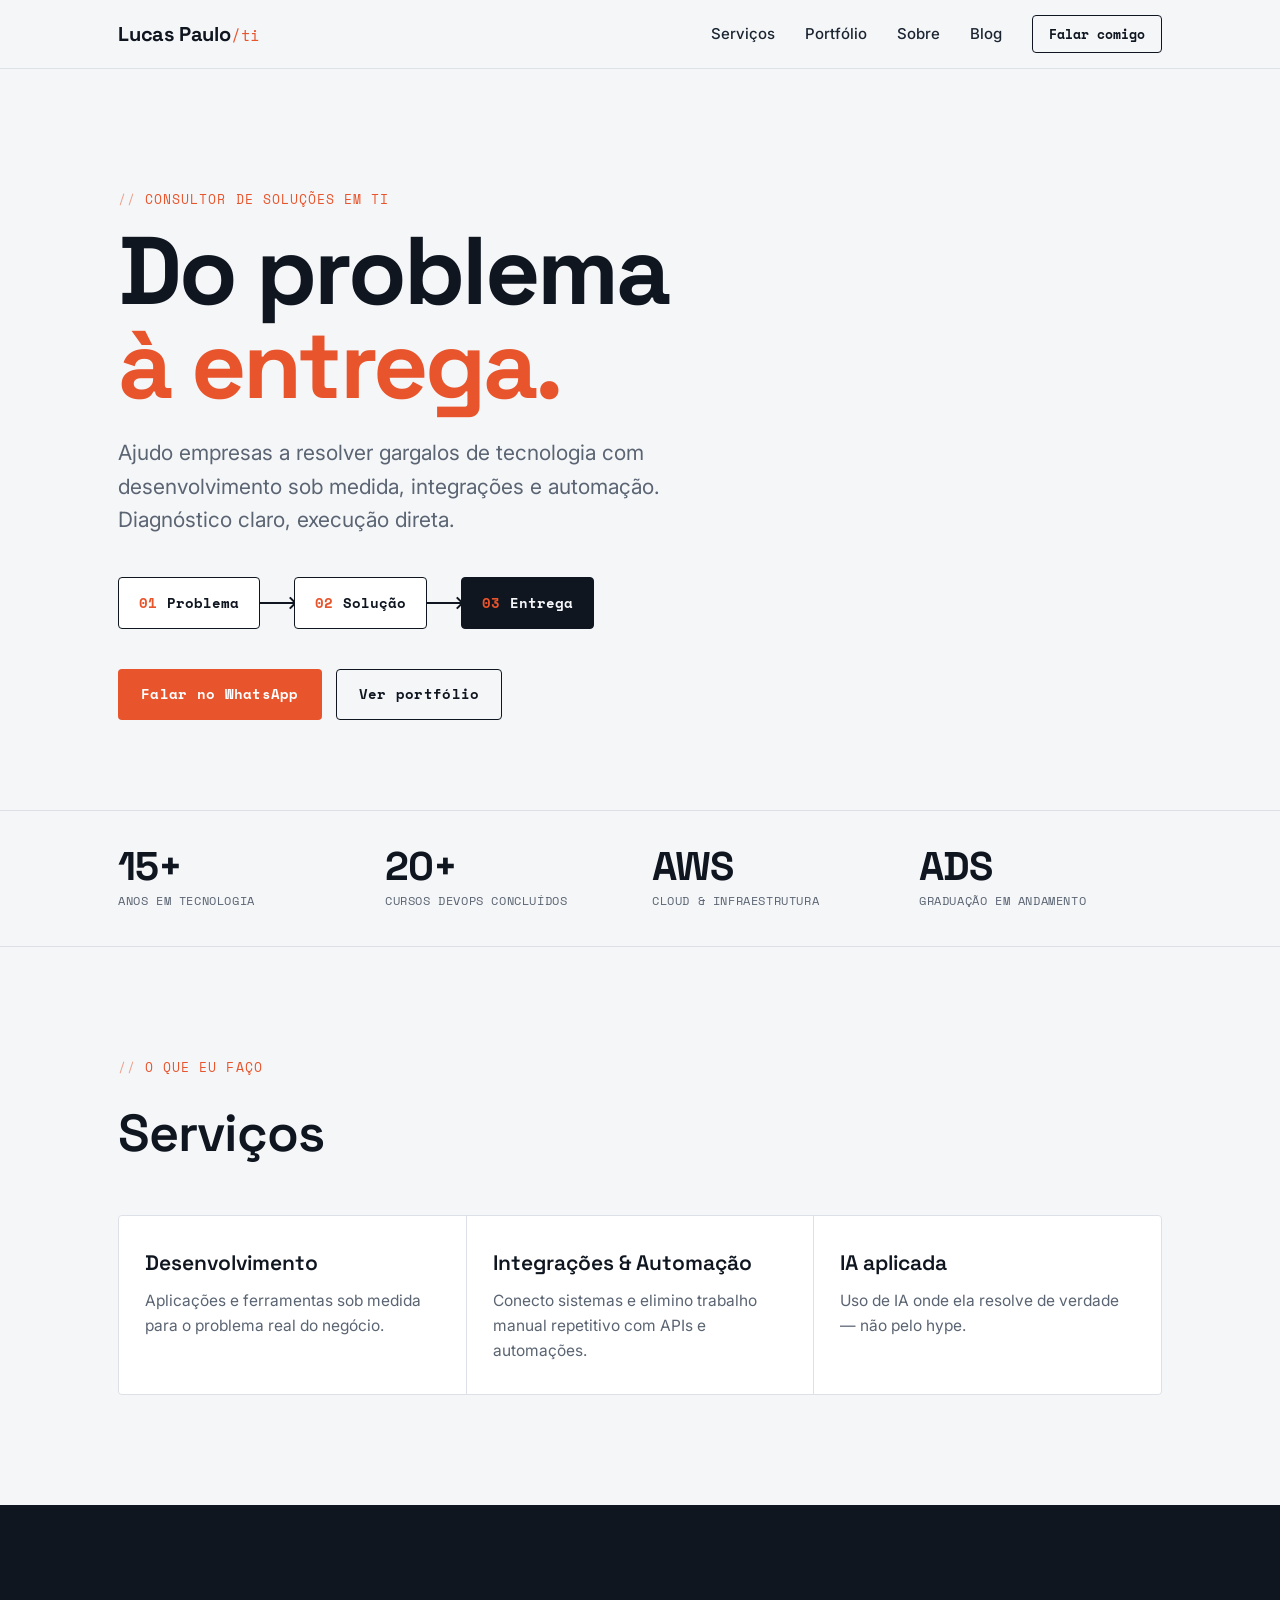
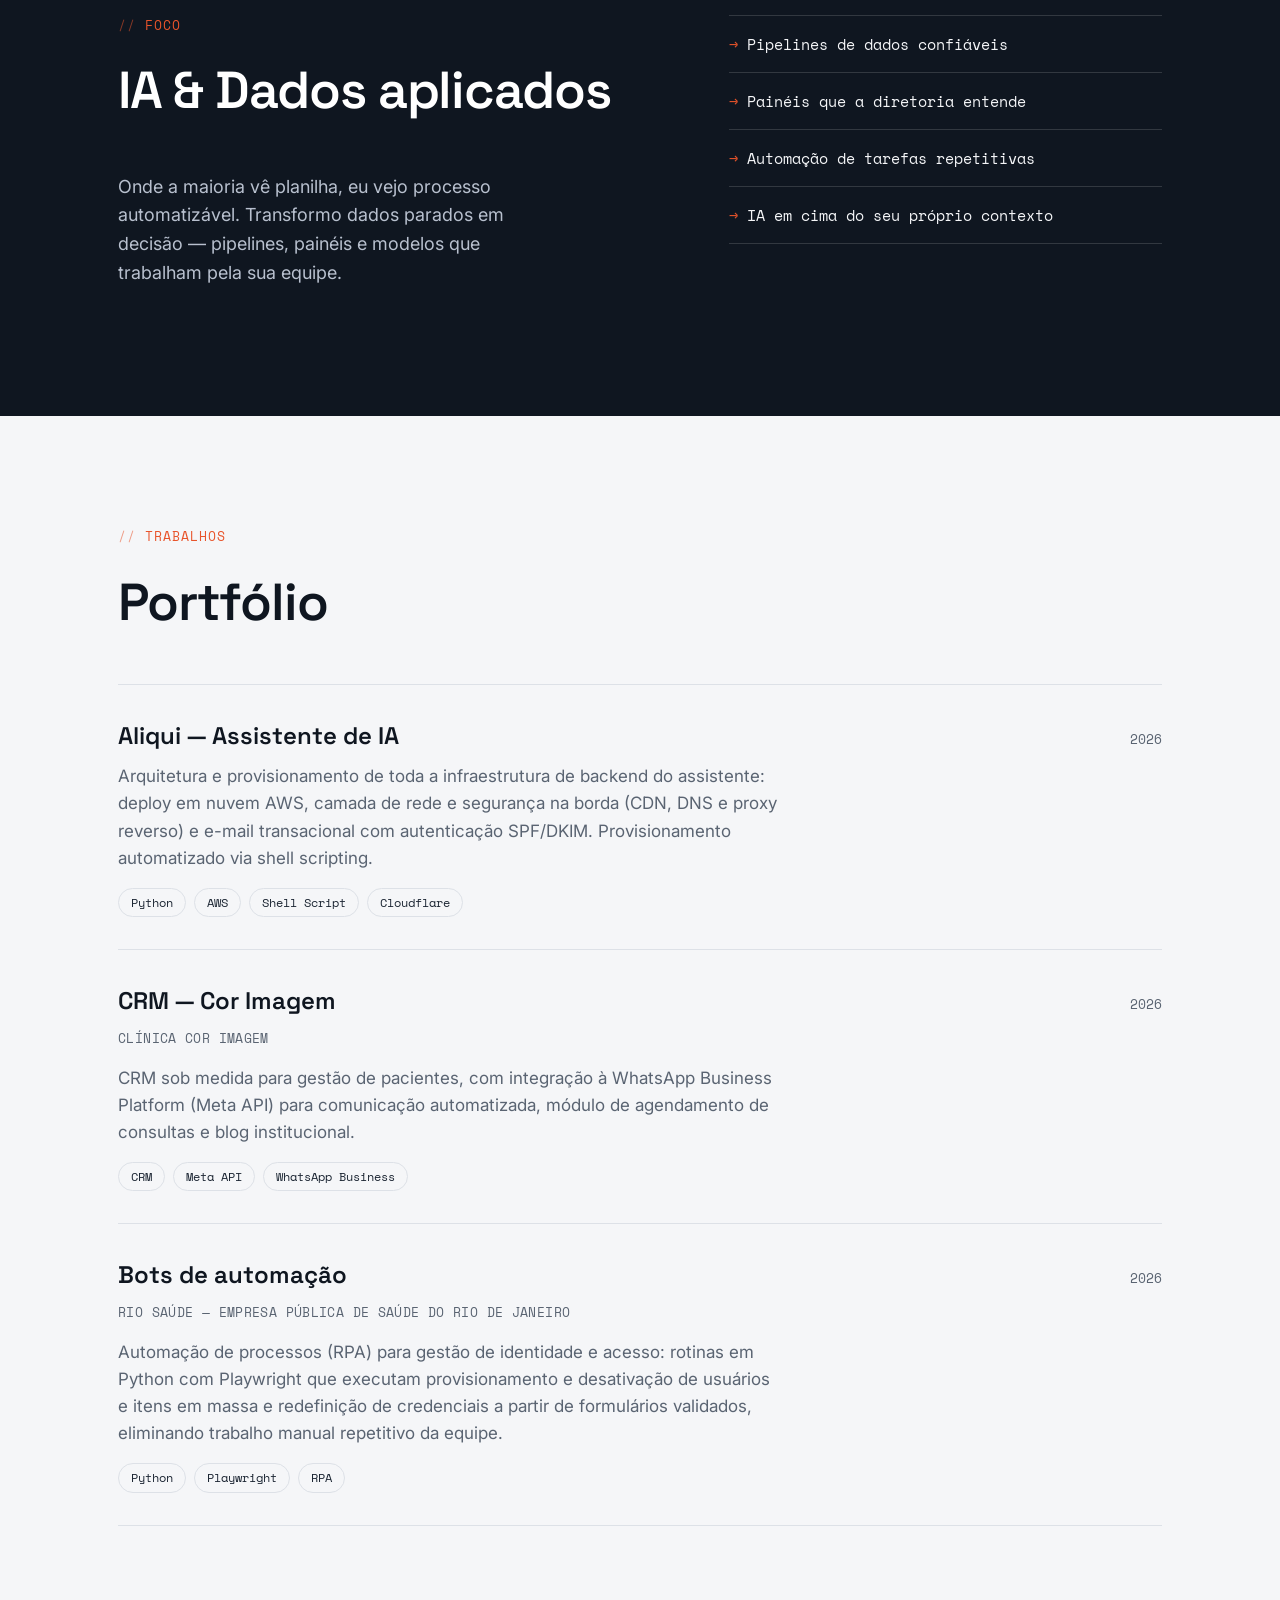
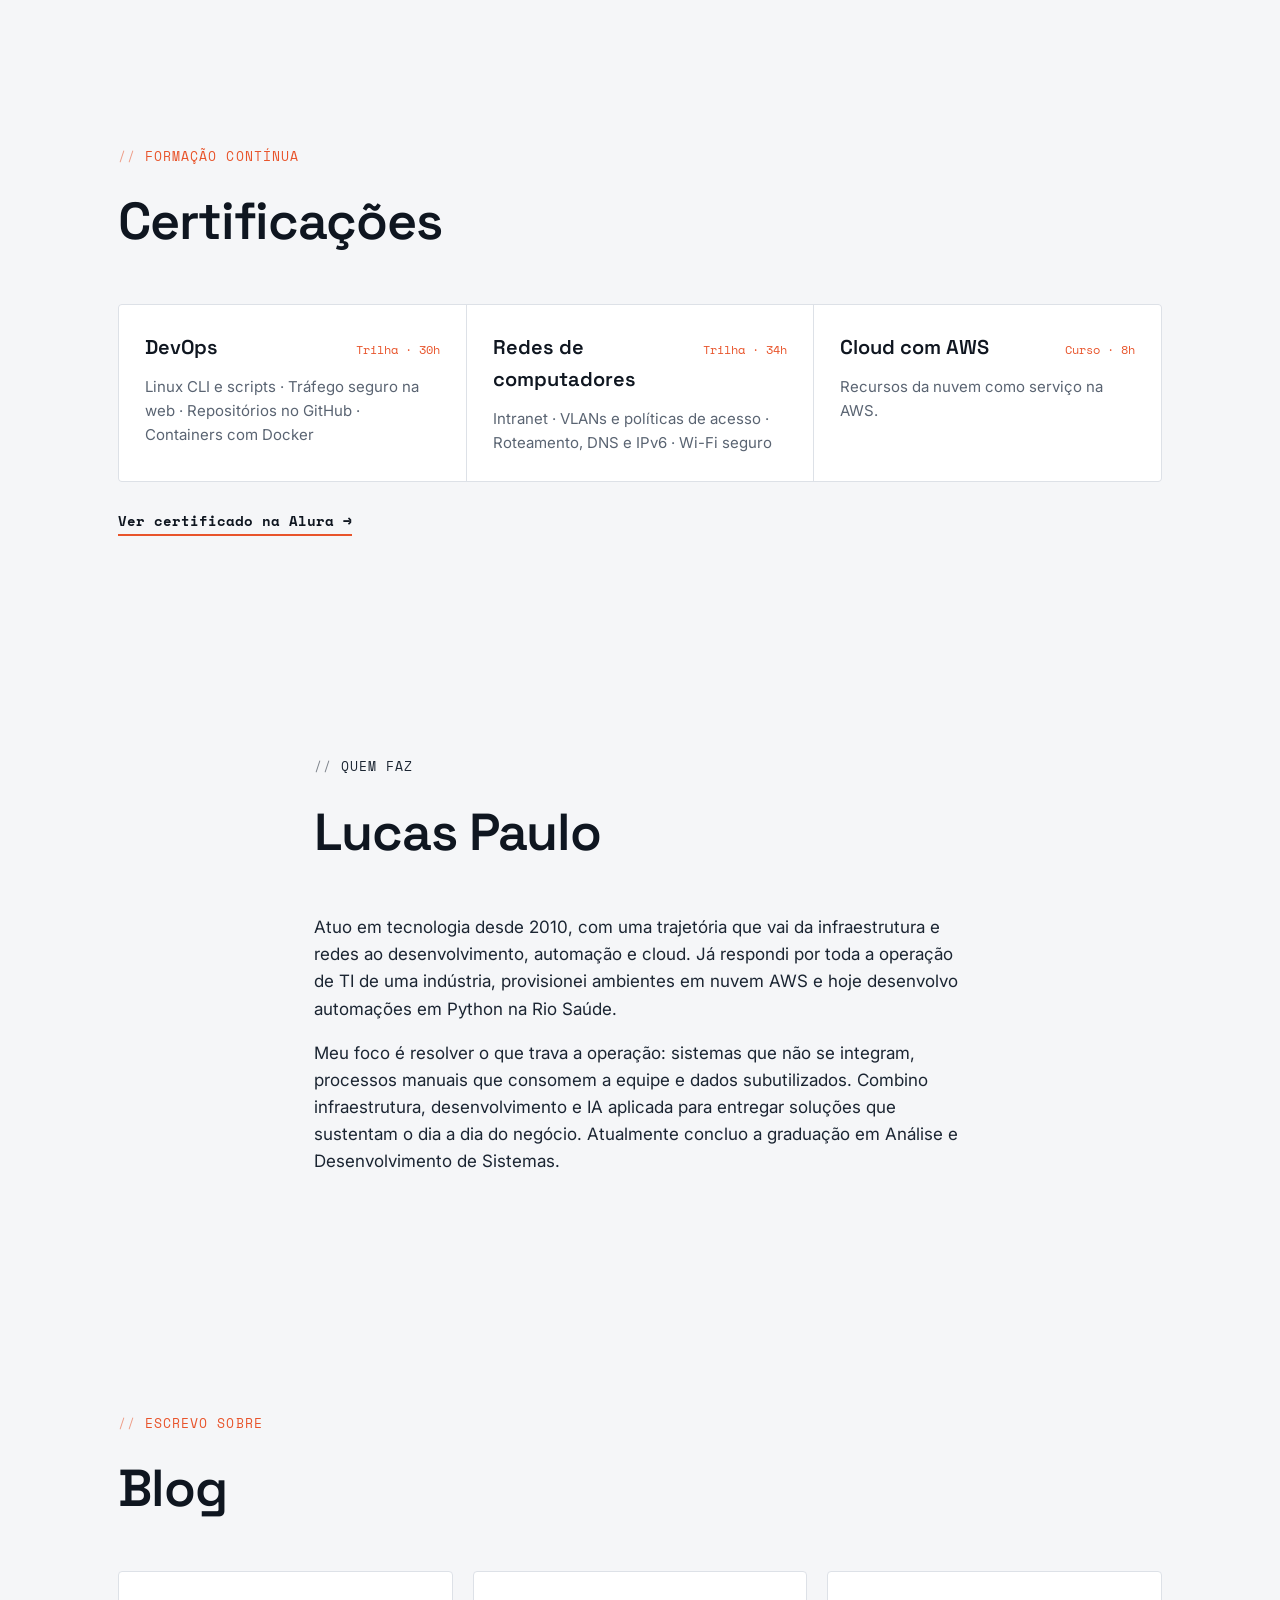
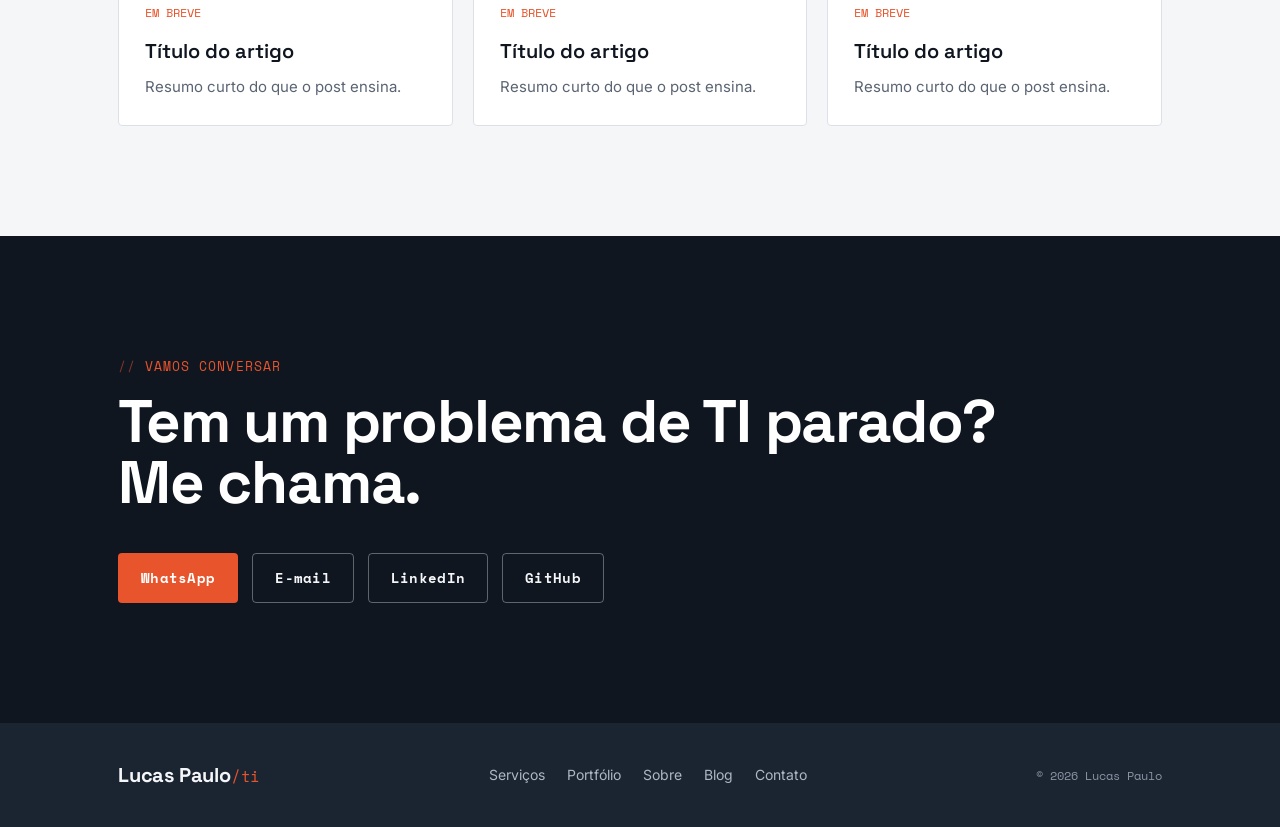
==== index.html @ 2aa04bb7 "fase 2: reescrita profissional da bio (Quem faz)" ====
<!DOCTYPE html>
<html lang="pt-BR">
<head>
  <meta charset="UTF-8">
  <meta name="viewport" content="width=device-width, initial-scale=1.0">
  <title>Lucas Paulo — Consultor de Soluções em TI</title>
  <meta name="description" content="Consultoria em soluções de TI: desenvolvimento, integrações, automação e dados. Do problema à entrega.">

  <!-- Open Graph -->
  <meta property="og:type" content="website">
  <meta property="og:title" content="Lucas Paulo — Consultor de Soluções em TI">
  <meta property="og:description" content="Do problema à entrega. Desenvolvimento, integrações, automação e dados.">
  <meta property="og:image" content="img/og-cover.png">

  <link rel="preconnect" href="https://fonts.googleapis.com">
  <link rel="preconnect" href="https://fonts.gstatic.com" crossorigin>
  <link href="https://fonts.googleapis.com/css2?family=Space+Grotesk:wght@500;600;700&family=Inter:wght@400;500;600&family=Space+Mono:wght@400;700&display=swap" rel="stylesheet">
  <link rel="stylesheet" href="css/style.css">
</head>
<body>

  <!-- ============ HEADER ============ -->
  <header class="site-header" id="top">
    <div class="wrap header-inner">
      <a href="#top" class="brand">
        Lucas Paulo<span class="brand-tag">/ti</span>
      </a>
      <nav class="nav" id="nav" aria-label="Navegação principal">
        <a href="#servicos">Serviços</a>
        <a href="#portfolio">Portfólio</a>
        <a href="#sobre">Sobre</a>
        <a href="blog/index.html">Blog</a>
        <a href="#contato" class="nav-cta">Falar comigo</a>
      </nav>
      <button class="menu-toggle" id="menuToggle" aria-label="Abrir menu" aria-expanded="false" aria-controls="nav">
        <span></span><span></span><span></span>
      </button>
    </div>
  </header>

  <main>

    <!-- ============ HERO ============ -->
    <section class="hero">
      <div class="wrap">
        <p class="eyebrow">Consultor de soluções em TI</p>
        <h1 class="hero-title">Do problema<br><span class="accent">à entrega.</span></h1>
        <p class="hero-sub">
          Ajudo empresas a resolver gargalos de tecnologia com desenvolvimento sob medida,
          integrações e automação. Diagnóstico claro, execução direta.
        </p>

        <!-- Signature: pipeline -->
        <div class="pipeline" aria-label="Fluxo de trabalho: do problema à entrega">
          <div class="node"><span class="node-idx">01</span>Problema</div>
          <div class="link" aria-hidden="true"></div>
          <div class="node"><span class="node-idx">02</span>Solução</div>
          <div class="link" aria-hidden="true"></div>
          <div class="node node-end"><span class="node-idx">03</span>Entrega</div>
        </div>

        <div class="hero-actions">
          <a class="btn btn-primary" href="https://wa.me/5521981740399" target="_blank" rel="noopener">Falar no WhatsApp</a>
          <a class="btn btn-ghost" href="#portfolio">Ver portfólio</a>
        </div>
      </div>
    </section>

    <!-- ============ CREDENCIAIS ============ -->
    <section class="creds">
      <div class="wrap creds-grid">
        <div class="cred"><span class="cred-num">15+</span><span class="cred-label">anos em tecnologia</span></div>
        <div class="cred"><span class="cred-num">20+</span><span class="cred-label">cursos DevOps concluídos</span></div>
        <div class="cred"><span class="cred-num">AWS</span><span class="cred-label">cloud &amp; infraestrutura</span></div>
        <div class="cred"><span class="cred-num">ADS</span><span class="cred-label">graduação em andamento</span></div>
      </div>
    </section>

    <!-- ============ SERVIÇOS ============ -->
    <section class="section" id="servicos">
      <div class="wrap">
        <p class="eyebrow">O que eu faço</p>
        <h2 class="section-title">Serviços</h2>
        <div class="cards cards-3">
          <article class="card">
            <h3>Desenvolvimento</h3>
            <p>Aplicações e ferramentas sob medida para o problema real do negócio.</p>
          </article>
          <article class="card">
            <h3>Integrações &amp; Automação</h3>
            <p>Conecto sistemas e elimino trabalho manual repetitivo com APIs e automações.</p>
          </article>
          <article class="card">
            <h3>IA aplicada</h3>
            <p>Uso de IA onde ela resolve de verdade — não pelo hype.</p>
          </article>
        </div>
      </div>
    </section>

    <!-- ============ DIFERENCIAL ============ -->
    <section class="section focus">
      <div class="wrap focus-inner">
        <div>
          <p class="eyebrow">Foco</p>
          <h2 class="section-title">IA &amp; Dados aplicados</h2>
          <p class="focus-lead">
            Onde a maioria vê planilha, eu vejo processo automatizável. Transformo dados
            parados em decisão — pipelines, painéis e modelos que trabalham pela sua equipe.
          </p>
        </div>
        <ul class="focus-list">
          <li>Pipelines de dados confiáveis</li>
          <li>Painéis que a diretoria entende</li>
          <li>Automação de tarefas repetitivas</li>
          <li>IA em cima do seu próprio contexto</li>
        </ul>
      </div>
    </section>

    <!-- ============ PORTFÓLIO ============ -->
    <section class="section" id="portfolio">
      <div class="wrap">
        <p class="eyebrow">Trabalhos</p>
        <h2 class="section-title">Portfólio</h2>
        <div class="projects">
          <article class="project">
            <div class="project-head">
              <h3>Aliqui — Assistente de IA</h3>
              <span class="project-date">2026</span>
            </div>
            <p>Arquitetura e provisionamento de toda a infraestrutura de backend do assistente: deploy em nuvem AWS, camada de rede e segurança na borda (CDN, DNS e proxy reverso) e e-mail transacional com autenticação SPF/DKIM. Provisionamento automatizado via shell scripting.</p>
            <ul class="tags"><li>Python</li><li>AWS</li><li>Shell Script</li><li>Cloudflare</li></ul>
          </article>
          <article class="project">
            <div class="project-head">
              <h3>CRM — Cor Imagem</h3>
              <span class="project-date">2026</span>
            </div>
            <p class="project-client">Clínica Cor Imagem</p>
            <p>CRM sob medida para gestão de pacientes, com integração à WhatsApp Business Platform (Meta API) para comunicação automatizada, módulo de agendamento de consultas e blog institucional.</p>
            <ul class="tags"><li>CRM</li><li>Meta API</li><li>WhatsApp Business</li></ul>
          </article>
          <article class="project">
            <div class="project-head">
              <h3>Bots de automação</h3>
              <span class="project-date">2026</span>
            </div>
            <p class="project-client">Rio Saúde — Empresa Pública de Saúde do Rio de Janeiro</p>
            <p>Automação de processos (RPA) para gestão de identidade e acesso: rotinas em Python com Playwright que executam provisionamento e desativação de usuários e itens em massa e redefinição de credenciais a partir de formulários validados, eliminando trabalho manual repetitivo da equipe.</p>
            <ul class="tags"><li>Python</li><li>Playwright</li><li>RPA</li></ul>
          </article>
        </div>
      </div>
    </section>

    <!-- ============ CERTIFICAÇÕES ============ -->
    <section class="section" id="certificacoes">
      <div class="wrap">
        <p class="eyebrow">Formação contínua</p>
        <h2 class="section-title">Certificações</h2>
        <div class="certs">
          <article class="cert">
            <div class="cert-head"><h3>DevOps</h3><span class="cert-hours">Trilha · 30h</span></div>
            <p>Linux CLI e scripts · Tráfego seguro na web · Repositórios no GitHub · Containers com Docker</p>
          </article>
          <article class="cert">
            <div class="cert-head"><h3>Redes de computadores</h3><span class="cert-hours">Trilha · 34h</span></div>
            <p>Intranet · VLANs e políticas de acesso · Roteamento, DNS e IPv6 · Wi-Fi seguro</p>
          </article>
          <article class="cert">
            <div class="cert-head"><h3>Cloud com AWS</h3><span class="cert-hours">Curso · 8h</span></div>
            <p>Recursos da nuvem como serviço na AWS.</p>
          </article>
        </div>
        <a class="cert-verify" href="https://cursos.alura.com.br/user/lucasdwzz/fullCertificate/8bd2ed03b2db0a02eedcf28c5e4a5f6d" target="_blank" rel="noopener">Ver certificado na Alura →</a>
      </div>
    </section>

    <!-- ============ SOBRE ============ -->
    <section class="section sobre" id="sobre">
      <div class="wrap sobre-inner">
        <div>
          <p class="eyebrow">Quem faz</p>
          <h2 class="section-title">Lucas Paulo</h2>
          <p>
            Atuo em tecnologia desde 2010, com uma trajetória que vai da infraestrutura e redes
            ao desenvolvimento, automação e cloud. Já respondi por toda a operação de TI de uma
            indústria, provisionei ambientes em nuvem AWS e hoje desenvolvo automações em Python
            na Rio Saúde.
          </p>
          <p>
            Meu foco é resolver o que trava a operação: sistemas que não se integram, processos
            manuais que consomem a equipe e dados subutilizados. Combino infraestrutura,
            desenvolvimento e IA aplicada para entregar soluções que sustentam o dia a dia do
            negócio. Atualmente concluo a graduação em Análise e Desenvolvimento de Sistemas.
          </p>
        </div>
      </div>
    </section>

    <!-- ============ BLOG ============ -->
    <section class="section" id="blog">
      <div class="wrap">
        <p class="eyebrow">Escrevo sobre</p>
        <h2 class="section-title">Blog</h2>
        <div class="posts">
          <a class="post" href="blog/index.html">
            <span class="post-date">em breve</span>
            <h3>Título do artigo</h3>
            <p>Resumo curto do que o post ensina.</p>
          </a>
          <a class="post" href="blog/index.html">
            <span class="post-date">em breve</span>
            <h3>Título do artigo</h3>
            <p>Resumo curto do que o post ensina.</p>
          </a>
          <a class="post" href="blog/index.html">
            <span class="post-date">em breve</span>
            <h3>Título do artigo</h3>
            <p>Resumo curto do que o post ensina.</p>
          </a>
        </div>
      </div>
    </section>

  </main>

  <!-- ============ CONTATO ============ -->
  <section class="contato" id="contato">
    <div class="wrap">
      <p class="eyebrow eyebrow-dark">Vamos conversar</p>
      <h2 class="contato-title">Tem um problema de TI parado?<br>Me chama.</h2>
      <div class="contato-links">
        <a class="btn btn-primary" href="https://wa.me/5521981740399" target="_blank" rel="noopener">WhatsApp</a>
        <a class="btn btn-outline" href="mailto:lucasdwzz@gmail.com">E-mail</a>
        <a class="btn btn-outline" href="https://www.linkedin.com/in/lucasp-silva/" target="_blank" rel="noopener">LinkedIn</a>
        <a class="btn btn-outline" href="https://github.com/progez" target="_blank" rel="noopener">GitHub</a>
      </div>
    </div>
  </section>

  <!-- ============ FOOTER ============ -->
  <footer class="site-footer">
    <div class="wrap footer-inner">
      <span class="brand">Lucas Paulo<span class="brand-tag">/ti</span></span>
      <nav class="footer-nav" aria-label="Rodapé">
        <a href="#servicos">Serviços</a>
        <a href="#portfolio">Portfólio</a>
        <a href="#sobre">Sobre</a>
        <a href="blog/index.html">Blog</a>
        <a href="#contato">Contato</a>
      </nav>
      <span class="copy">© <span id="year"></span> Lucas Paulo</span>
    </div>
  </footer>

  <script src="js/main.js"></script>
</body>
</html>
---- css/style.css ----
/* ============================================================
   Lucas Paulo — Consultor de TI
   Direção: "Ink & Signal" — papel frio, tinta navy, acento vermelhão,
   sistema de rótulos em monoespaçada.
   ============================================================ */

:root {
  /* Cores */
  --paper:    #F5F6F8;
  --surface:  #FFFFFF;
  --ink:      #0F1620;
  --ink-soft: #1B2532;
  --muted:    #5A6472;
  --hairline: #DDE1E7;
  --signal:   #E8542B;
  --signal-dk:#C6431F;

  /* Tipografia */
  --f-display: "Space Grotesk", system-ui, sans-serif;
  --f-body:    "Inter", system-ui, sans-serif;
  --f-mono:    "Space Mono", ui-monospace, monospace;

  /* Layout */
  --maxw: 1140px;
  --gutter: clamp(20px, 5vw, 48px);
  --radius: 4px;
}

* { box-sizing: border-box; }

html { scroll-behavior: smooth; }

body {
  margin: 0;
  background: var(--paper);
  color: var(--ink);
  font-family: var(--f-body);
  font-size: 17px;
  line-height: 1.6;
  -webkit-font-smoothing: antialiased;
}

.wrap {
  max-width: var(--maxw);
  margin-inline: auto;
  padding-inline: var(--gutter);
}

a { color: inherit; }

/* ---------- Rótulos mono (eyebrow) ---------- */
.eyebrow {
  font-family: var(--f-mono);
  font-size: 13px;
  letter-spacing: .08em;
  text-transform: uppercase;
  color: var(--signal);
  margin: 0 0 14px;
}
.eyebrow::before { content: "// "; opacity: .55; }
.eyebrow-dark { color: var(--signal); }

/* ---------- Botões ---------- */
.btn {
  display: inline-block;
  font-family: var(--f-mono);
  font-size: 14px;
  font-weight: 700;
  letter-spacing: .02em;
  text-decoration: none;
  padding: 13px 22px;
  border-radius: var(--radius);
  border: 1.5px solid transparent;
  transition: transform .12s ease, background .15s ease, color .15s ease;
}
.btn:hover { transform: translateY(-2px); }
.btn:active { transform: translateY(0); }

.btn-primary { background: var(--signal); color: #fff; }
.btn-primary:hover { background: var(--signal-dk); }

.btn-ghost { border-color: var(--ink); color: var(--ink); }
.btn-ghost:hover { background: var(--ink); color: var(--paper); }

.btn-outline { border-color: rgba(245,246,248,.35); color: var(--paper); }
.btn-outline:hover { border-color: var(--paper); background: rgba(245,246,248,.08); }

/* ---------- Header ---------- */
.site-header {
  position: sticky; top: 0; z-index: 50;
  background: rgba(245,246,248,.85);
  backdrop-filter: blur(10px);
  border-bottom: 1px solid var(--hairline);
}
.header-inner {
  display: flex; align-items: center; justify-content: space-between;
  height: 68px;
}
.brand {
  font-family: var(--f-display);
  font-weight: 700; font-size: 20px;
  text-decoration: none; letter-spacing: -.01em;
}
.brand-tag { font-family: var(--f-mono); color: var(--signal); font-weight: 400; font-size: .8em; }

.nav { display: flex; align-items: center; gap: 30px; }
.nav a {
  text-decoration: none; font-size: 15px; font-weight: 500;
  color: var(--ink-soft);
}
.nav a:hover { color: var(--signal); }
.nav .nav-cta {
  font-family: var(--f-mono); font-size: 13px; font-weight: 700;
  border: 1.5px solid var(--ink); border-radius: var(--radius);
  padding: 8px 16px; color: var(--ink);
}
.nav .nav-cta:hover { background: var(--ink); color: var(--paper); }

.menu-toggle {
  display: none; flex-direction: column; gap: 5px;
  background: none; border: 0; cursor: pointer; padding: 8px;
}
.menu-toggle span { width: 24px; height: 2px; background: var(--ink); transition: .2s; }
.menu-toggle[aria-expanded="true"] span:nth-child(1) { transform: translateY(7px) rotate(45deg); }
.menu-toggle[aria-expanded="true"] span:nth-child(2) { opacity: 0; }
.menu-toggle[aria-expanded="true"] span:nth-child(3) { transform: translateY(-7px) rotate(-45deg); }

/* ---------- Hero ---------- */
.hero { padding: clamp(60px, 11vw, 120px) 0 clamp(48px, 8vw, 90px); }
.hero-title {
  font-family: var(--f-display);
  font-weight: 700;
  font-size: clamp(46px, 9vw, 96px);
  line-height: .98; letter-spacing: -.03em;
  margin: 0 0 24px;
}
.hero-title .accent { color: var(--signal); }
.hero-sub {
  max-width: 44ch; font-size: clamp(17px, 2.2vw, 21px);
  color: var(--muted); margin: 0 0 40px;
}

/* Signature: pipeline */
.pipeline {
  display: flex; align-items: stretch; flex-wrap: wrap; gap: 0;
  margin: 0 0 40px;
}
.node {
  font-family: var(--f-mono); font-size: 14px; font-weight: 700;
  background: var(--surface); border: 1.5px solid var(--ink);
  border-radius: var(--radius);
  padding: 14px 20px; display: flex; align-items: center; gap: 10px;
  position: relative;
}
.node-idx { color: var(--signal); font-weight: 700; }
.node-end { background: var(--ink); color: var(--paper); }
.node-end .node-idx { color: var(--signal); }
.link {
  align-self: center; width: 34px; height: 2px; background: var(--ink);
  position: relative; transform-origin: left;
}
.link::after {
  content: ""; position: absolute; right: -1px; top: 50%;
  width: 7px; height: 7px; border-top: 2px solid var(--ink); border-right: 2px solid var(--ink);
  transform: translateY(-50%) rotate(45deg);
}

.hero-actions { display: flex; gap: 14px; flex-wrap: wrap; }

/* ---------- Credenciais ---------- */
.creds { border-top: 1px solid var(--hairline); border-bottom: 1px solid var(--hairline); }
.creds-grid {
  display: grid; grid-template-columns: repeat(4, 1fr);
  padding-block: 36px; gap: 24px;
}
.cred { display: flex; flex-direction: column; gap: 4px; }
.cred-num {
  font-family: var(--f-display); font-weight: 700; font-size: 40px;
  letter-spacing: -.02em; line-height: 1;
}
.cred-label { font-family: var(--f-mono); font-size: 12px; color: var(--muted); text-transform: uppercase; letter-spacing: .05em; }
.cred-label em { color: var(--signal); font-style: normal; }

/* ---------- Section base ---------- */
.section { padding: clamp(64px, 10vw, 110px) 0; }
.section-title {
  font-family: var(--f-display); font-weight: 600;
  font-size: clamp(32px, 5vw, 52px); letter-spacing: -.02em;
  margin: 0 0 40px;
}
.note { font-family: var(--f-mono); font-size: 13px; color: var(--muted); margin-top: 28px; }

/* ---------- Serviços ---------- */
.cards {
  display: grid; grid-template-columns: repeat(3, 1fr); gap: 1px;
  background: var(--hairline); border: 1px solid var(--hairline);
  border-radius: var(--radius); overflow: hidden;
}
.card {
  background: var(--surface); padding: 30px 26px;
  transition: background .15s ease;
}
.card:hover { background: #fff; box-shadow: inset 3px 0 0 var(--signal); }
.card h3 { font-family: var(--f-display); font-weight: 600; font-size: 21px; margin: 0 0 10px; }
.card p { margin: 0; color: var(--muted); font-size: 15.5px; }

/* ---------- Foco ---------- */
.focus { background: var(--ink); color: var(--paper); }
.focus .section-title { color: #fff; }
.focus-inner { display: grid; grid-template-columns: 1.3fr 1fr; gap: 48px; align-items: start; }
.focus-lead { color: #B8C0CE; font-size: 18px; max-width: 40ch; }
.focus-list { list-style: none; margin: 0; padding: 0; display: grid; gap: 0; }
.focus-list li {
  font-family: var(--f-mono); font-size: 15px;
  padding: 16px 0; border-top: 1px solid rgba(245,246,248,.15);
}
.focus-list li:last-child { border-bottom: 1px solid rgba(245,246,248,.15); }
.focus-list li::before { content: "→ "; color: var(--signal); }

/* ---------- Portfólio ---------- */
.projects { display: grid; gap: 0; border-top: 1px solid var(--hairline); }
.project { padding: 32px 0; border-bottom: 1px solid var(--hairline); }
.project-head { display: flex; align-items: baseline; justify-content: space-between; gap: 16px; }
.project h3 { font-family: var(--f-display); font-weight: 600; font-size: 24px; margin: 0 0 8px; }
.project-date { font-family: var(--f-mono); font-size: 13px; color: var(--muted); }
.project-client { font-family: var(--f-mono); font-size: 12.5px; letter-spacing: .03em; text-transform: uppercase; color: var(--signal); margin: 0 0 12px; }
.project p { margin: 0 0 16px; color: var(--muted); max-width: 60ch; }
.tags { list-style: none; display: flex; flex-wrap: wrap; gap: 8px; margin: 0; padding: 0; }
.tags li {
  font-family: var(--f-mono); font-size: 12px;
  border: 1px solid var(--hairline); border-radius: 100px;
  padding: 4px 12px; color: var(--ink-soft);
}

/* ---------- Certificações ---------- */
.certs { display: grid; grid-template-columns: repeat(3, 1fr); gap: 1px; background: var(--hairline); border: 1px solid var(--hairline); border-radius: var(--radius); overflow: hidden; }
.cert { background: var(--surface); padding: 26px; }
.cert-head { display: flex; align-items: baseline; justify-content: space-between; gap: 12px; margin-bottom: 12px; }
.cert-head h3 { font-family: var(--f-display); font-weight: 600; font-size: 20px; margin: 0; }
.cert-hours { font-family: var(--f-mono); font-size: 12px; color: var(--signal); white-space: nowrap; }
.cert p { margin: 0; color: var(--muted); font-size: 15px; }
.cert-verify { display: inline-block; margin-top: 28px; font-family: var(--f-mono); font-size: 14px; font-weight: 700; color: var(--ink); text-decoration: none; border-bottom: 2px solid var(--signal); padding-bottom: 2px; }
.cert-verify:hover { color: var(--signal); }

/* ---------- Sobre ---------- */
.sobre-inner { max-width: 68ch; }
.sobre p { color: var(--ink-soft); }

/* ---------- Blog ---------- */
.posts { display: grid; grid-template-columns: repeat(3, 1fr); gap: 20px; }
.post {
  display: block; text-decoration: none;
  background: var(--surface); border: 1px solid var(--hairline);
  border-radius: var(--radius); padding: 26px;
  transition: transform .14s ease, border-color .14s ease;
}
.post:hover { transform: translateY(-4px); border-color: var(--ink); }
.post-date { font-family: var(--f-mono); font-size: 12px; color: var(--signal); text-transform: uppercase; }
.post h3 { font-family: var(--f-display); font-weight: 600; font-size: 20px; margin: 10px 0 8px; }
.post p { margin: 0; color: var(--muted); font-size: 15px; }

/* ---------- Contato ---------- */
.contato { background: var(--ink); color: var(--paper); padding: clamp(70px, 11vw, 120px) 0; }
.contato-title {
  font-family: var(--f-display); font-weight: 700;
  font-size: clamp(34px, 6vw, 60px); letter-spacing: -.02em;
  line-height: 1.02; margin: 0 0 40px; color: #fff;
}
.contato-links { display: flex; flex-wrap: wrap; gap: 14px; }

/* ---------- Footer ---------- */
.site-footer { background: var(--ink-soft); color: var(--paper); padding: 36px 0; }
.footer-inner { display: flex; align-items: center; justify-content: space-between; gap: 20px; flex-wrap: wrap; }
.site-footer .brand { color: var(--paper); }
.footer-nav { display: flex; gap: 22px; flex-wrap: wrap; }
.footer-nav a { text-decoration: none; font-size: 14px; color: #AEB7C4; }
.footer-nav a:hover { color: var(--signal); }
.copy { font-family: var(--f-mono); font-size: 12px; color: #8A94A2; }

/* ---------- Reveal on scroll ---------- */
.reveal { opacity: 0; transform: translateY(20px); transition: opacity .6s ease, transform .6s ease; }
.reveal.in { opacity: 1; transform: none; }

/* ---------- Foco / acessibilidade ---------- */
:focus-visible { outline: 3px solid var(--signal); outline-offset: 2px; border-radius: 2px; }

/* ============================================================
   Responsivo
   ============================================================ */
@media (max-width: 860px) {
  .focus-inner, .sobre-inner { grid-template-columns: 1fr; }
  .cards { grid-template-columns: repeat(2, 1fr); }
  .cards-3 { grid-template-columns: repeat(3, 1fr); }
  .certs { grid-template-columns: 1fr; }
  .posts { grid-template-columns: 1fr; }
  .creds-grid { grid-template-columns: repeat(2, 1fr); gap: 28px; }
  .sobre-photo { max-width: 260px; }
}

@media (max-width: 640px) {
  body { font-size: 16px; }
  .nav {
    position: fixed; inset: 68px 0 auto 0;
    flex-direction: column; align-items: flex-start; gap: 0;
    background: var(--paper); border-bottom: 1px solid var(--hairline);
    padding: 8px var(--gutter) 20px;
    transform: translateY(-120%); transition: transform .25s ease;
    box-shadow: 0 12px 24px rgba(15,22,32,.08);
  }
  .nav.open { transform: translateY(0); }
  .nav a { padding: 14px 0; width: 100%; border-bottom: 1px solid var(--hairline); }
  .nav .nav-cta { width: 100%; text-align: center; margin-top: 12px; border-bottom: 1.5px solid var(--ink); }
  .menu-toggle { display: flex; }
  .cards { grid-template-columns: 1fr; }
  .pipeline { gap: 6px; }
  .link { width: 24px; }
  .hero-actions .btn, .contato-links .btn { flex: 1 1 auto; text-align: center; }
}

@media (prefers-reduced-motion: reduce) {
  * { scroll-behavior: auto !important; }
  .reveal { opacity: 1 !important; transform: none !important; transition: none !important; }
  .btn:hover, .post:hover { transform: none; }
}
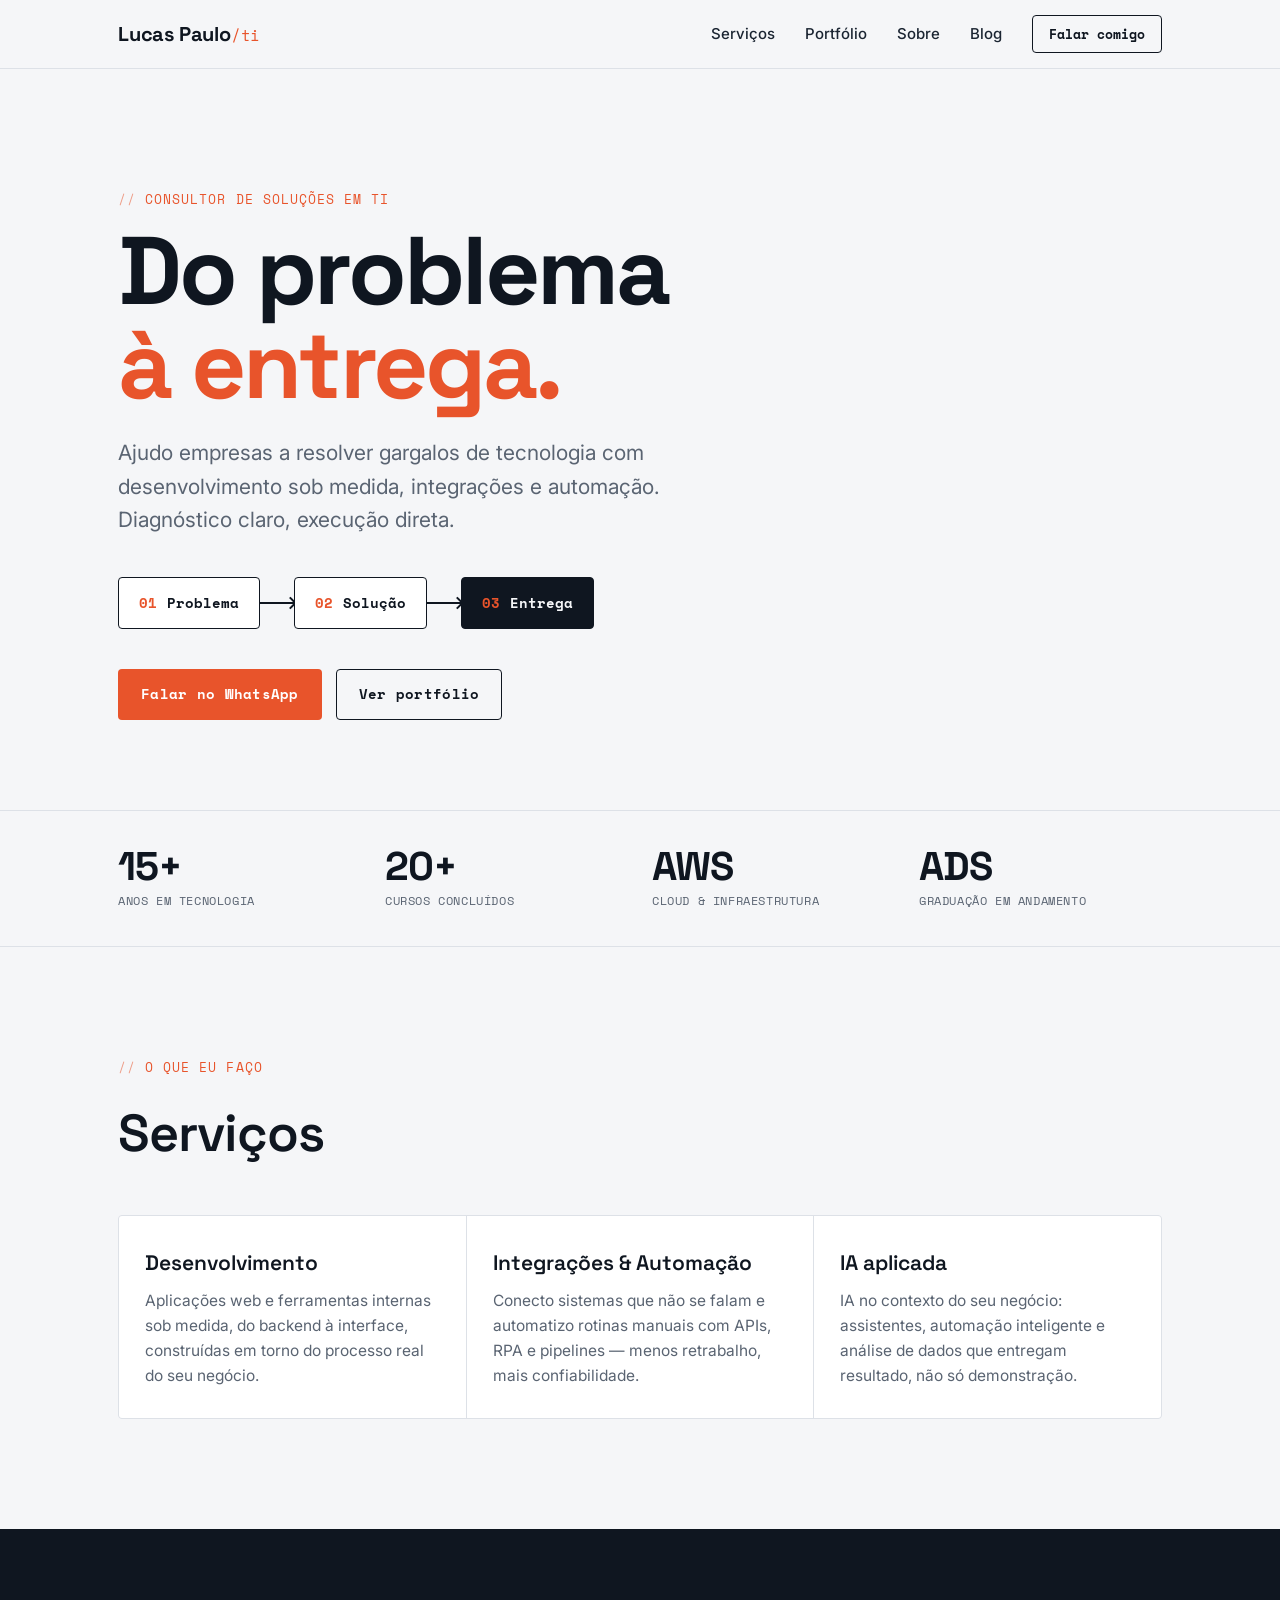
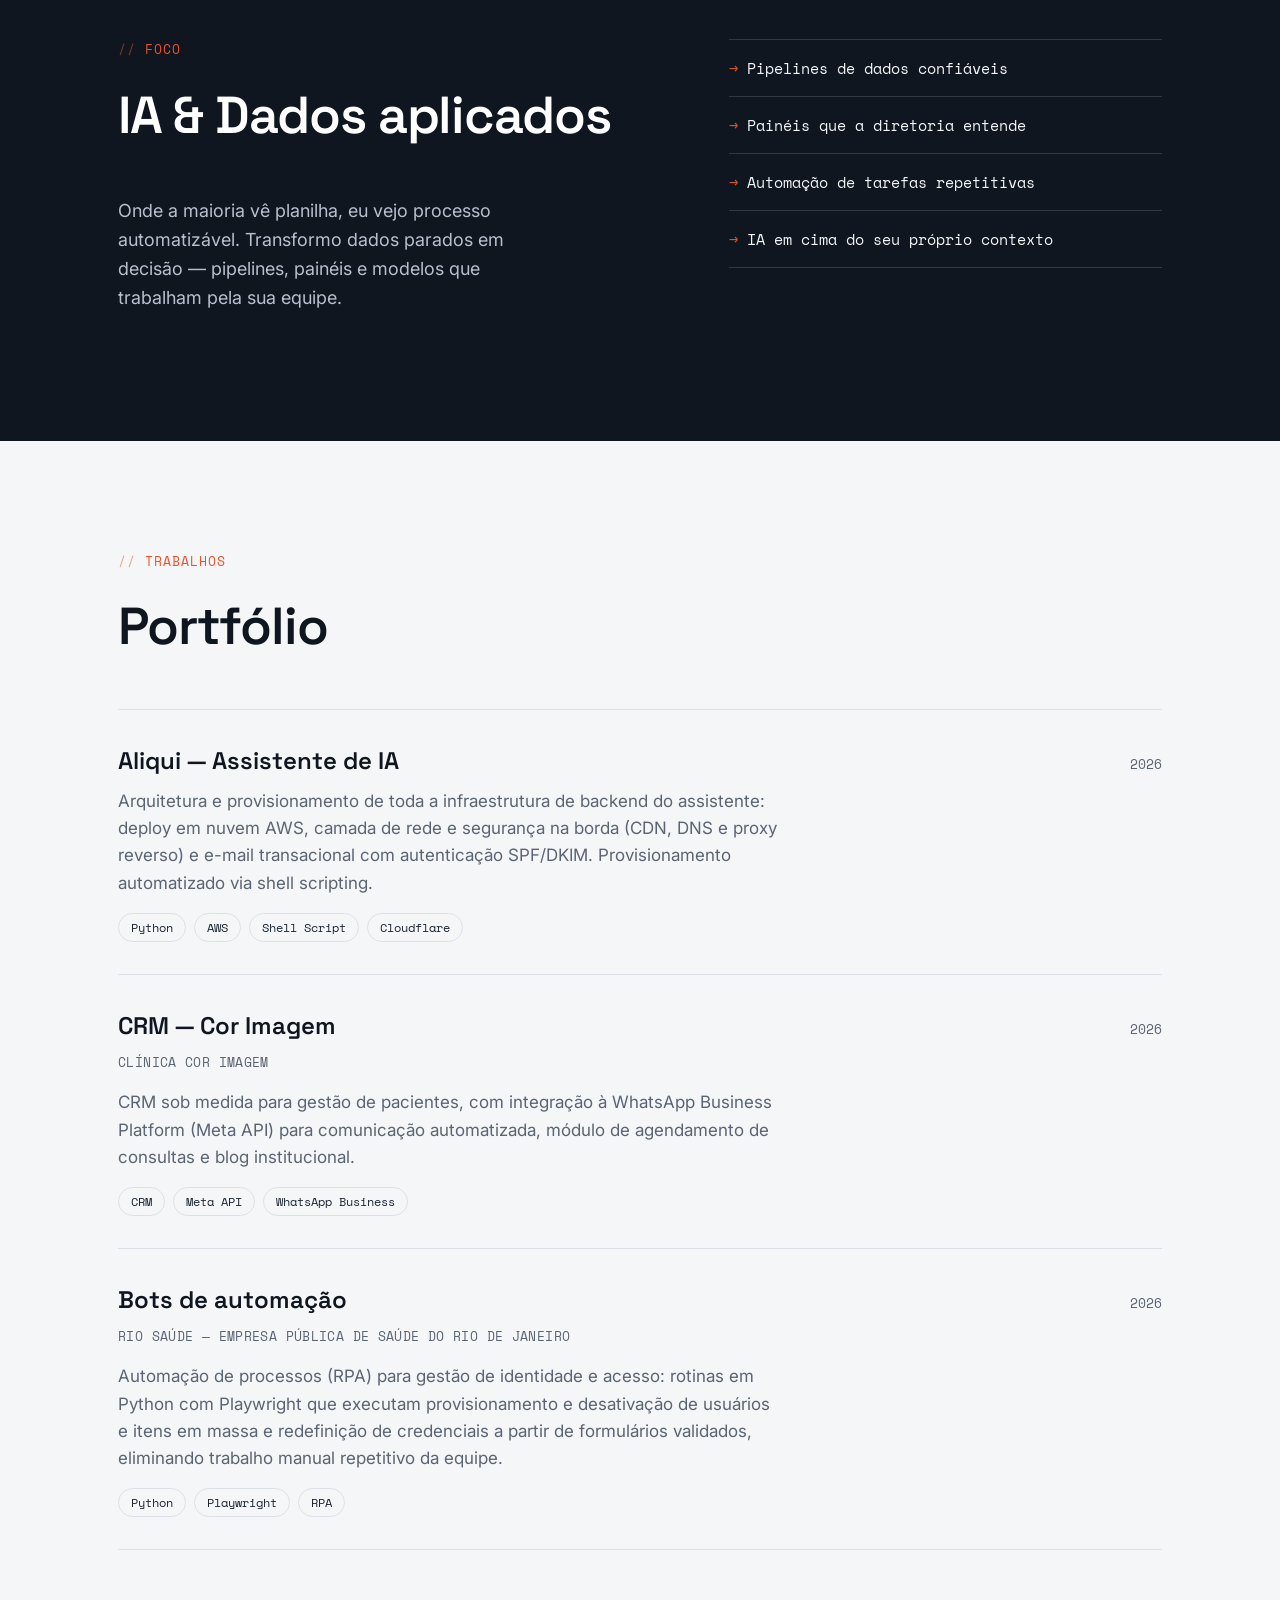
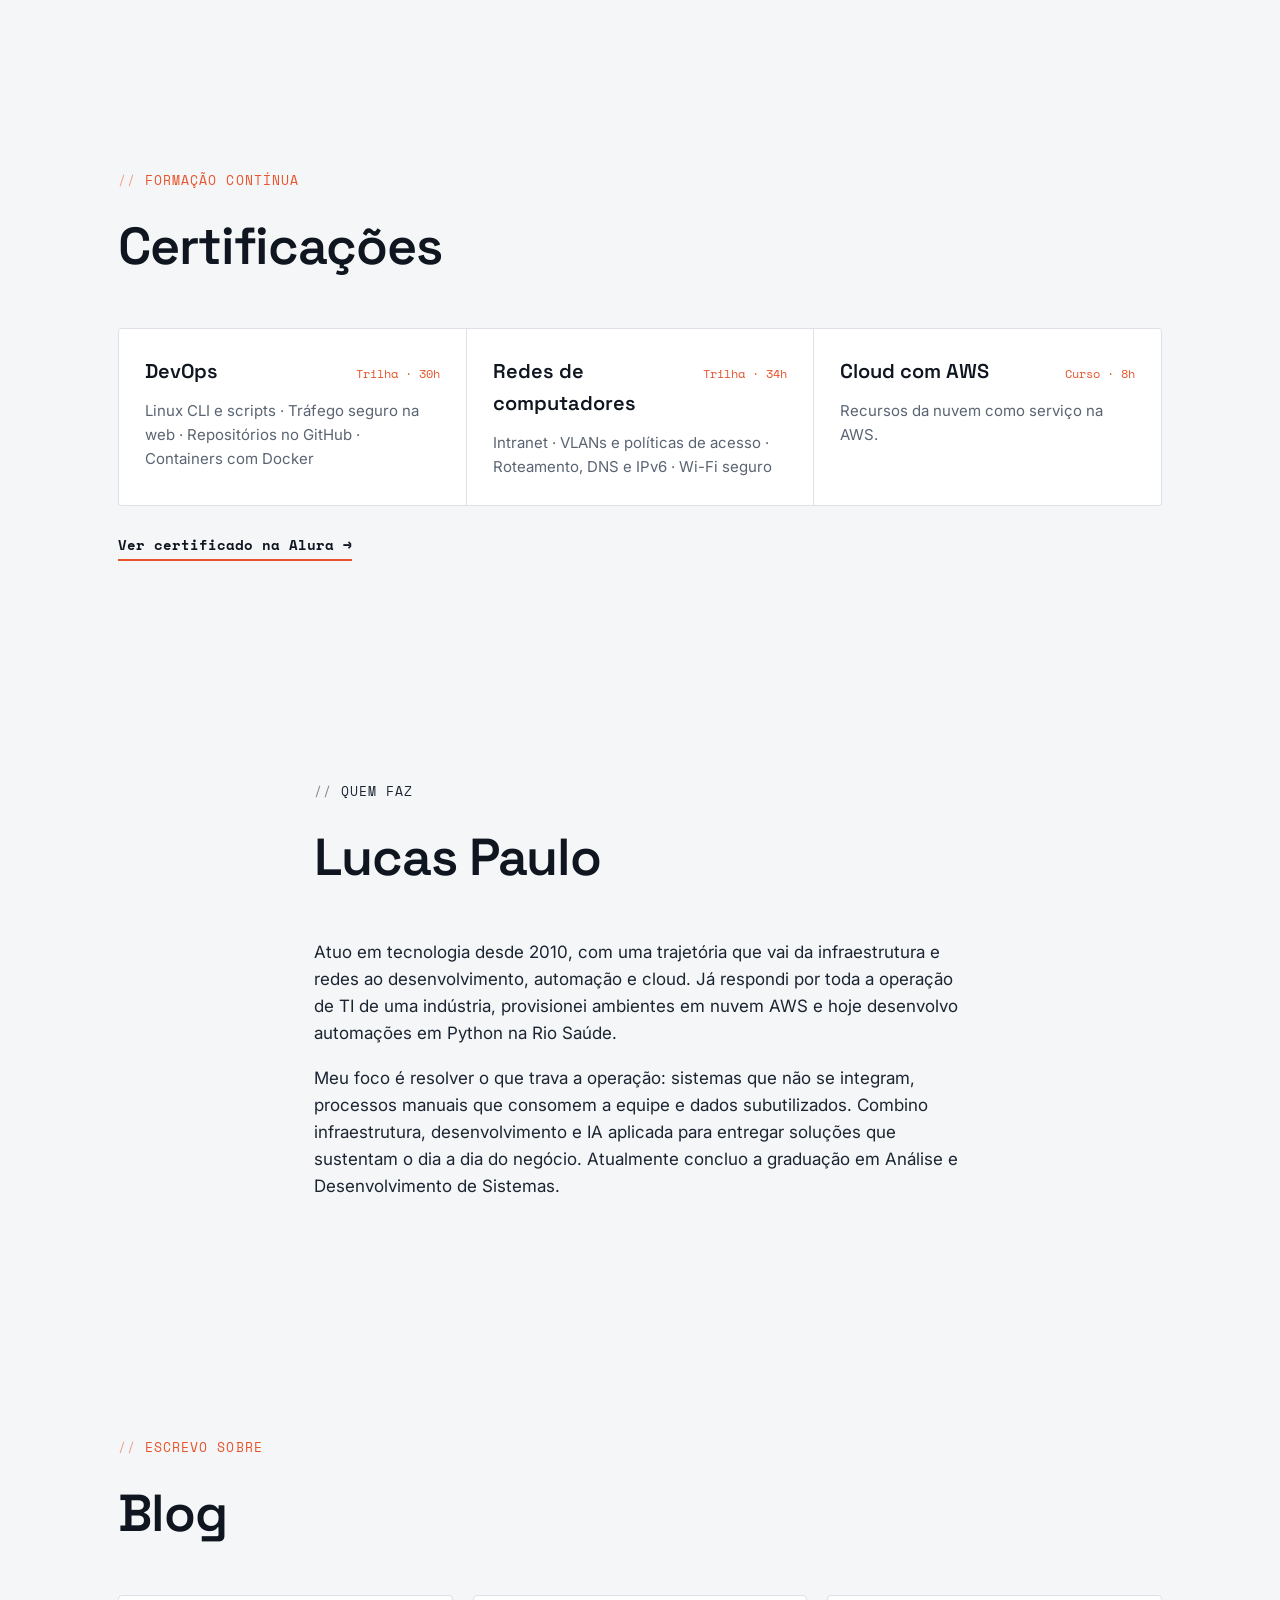
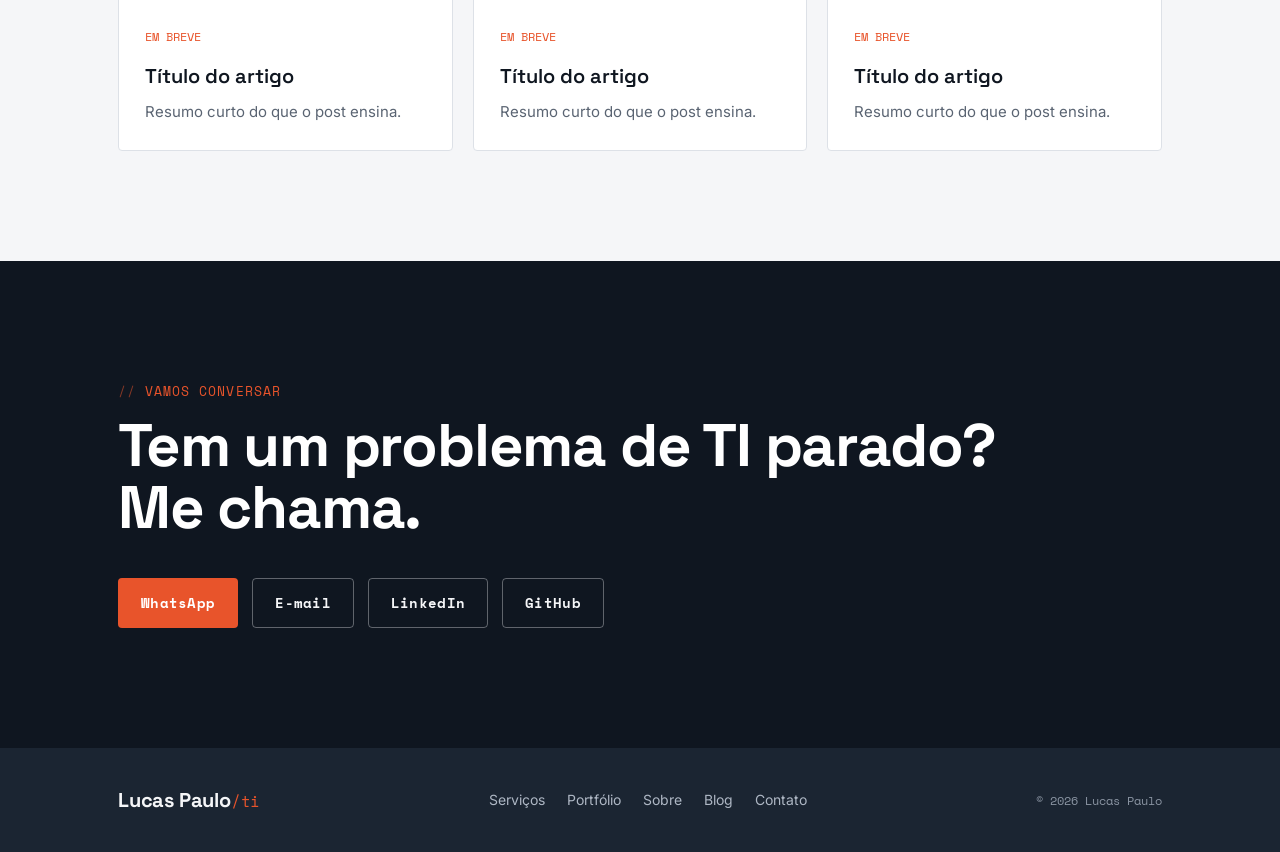
==== commit 3b2c6f6e: "fase 2: reescrita das frases de servicos" ====
--- a/index.html
+++ b/index.html
@@ -70,7 +70,7 @@
     <section class="creds">
       <div class="wrap creds-grid">
         <div class="cred"><span class="cred-num">15+</span><span class="cred-label">anos em tecnologia</span></div>
-        <div class="cred"><span class="cred-num">20+</span><span class="cred-label">cursos DevOps concluídos</span></div>
+        <div class="cred"><span class="cred-num">20+</span><span class="cred-label">cursos concluídos</span></div>
         <div class="cred"><span class="cred-num">AWS</span><span class="cred-label">cloud &amp; infraestrutura</span></div>
         <div class="cred"><span class="cred-num">ADS</span><span class="cred-label">graduação em andamento</span></div>
       </div>
@@ -84,15 +84,15 @@
         <div class="cards cards-3">
           <article class="card">
             <h3>Desenvolvimento</h3>
-            <p>Aplicações e ferramentas sob medida para o problema real do negócio.</p>
+            <p>Aplicações web e ferramentas internas sob medida, do backend à interface, construídas em torno do processo real do seu negócio.</p>
           </article>
           <article class="card">
             <h3>Integrações &amp; Automação</h3>
-            <p>Conecto sistemas e elimino trabalho manual repetitivo com APIs e automações.</p>
+            <p>Conecto sistemas que não se falam e automatizo rotinas manuais com APIs, RPA e pipelines — menos retrabalho, mais confiabilidade.</p>
           </article>
           <article class="card">
             <h3>IA aplicada</h3>
-            <p>Uso de IA onde ela resolve de verdade — não pelo hype.</p>
+            <p>IA no contexto do seu negócio: assistentes, automação inteligente e análise de dados que entregam resultado, não só demonstração.</p>
           </article>
         </div>
       </div>
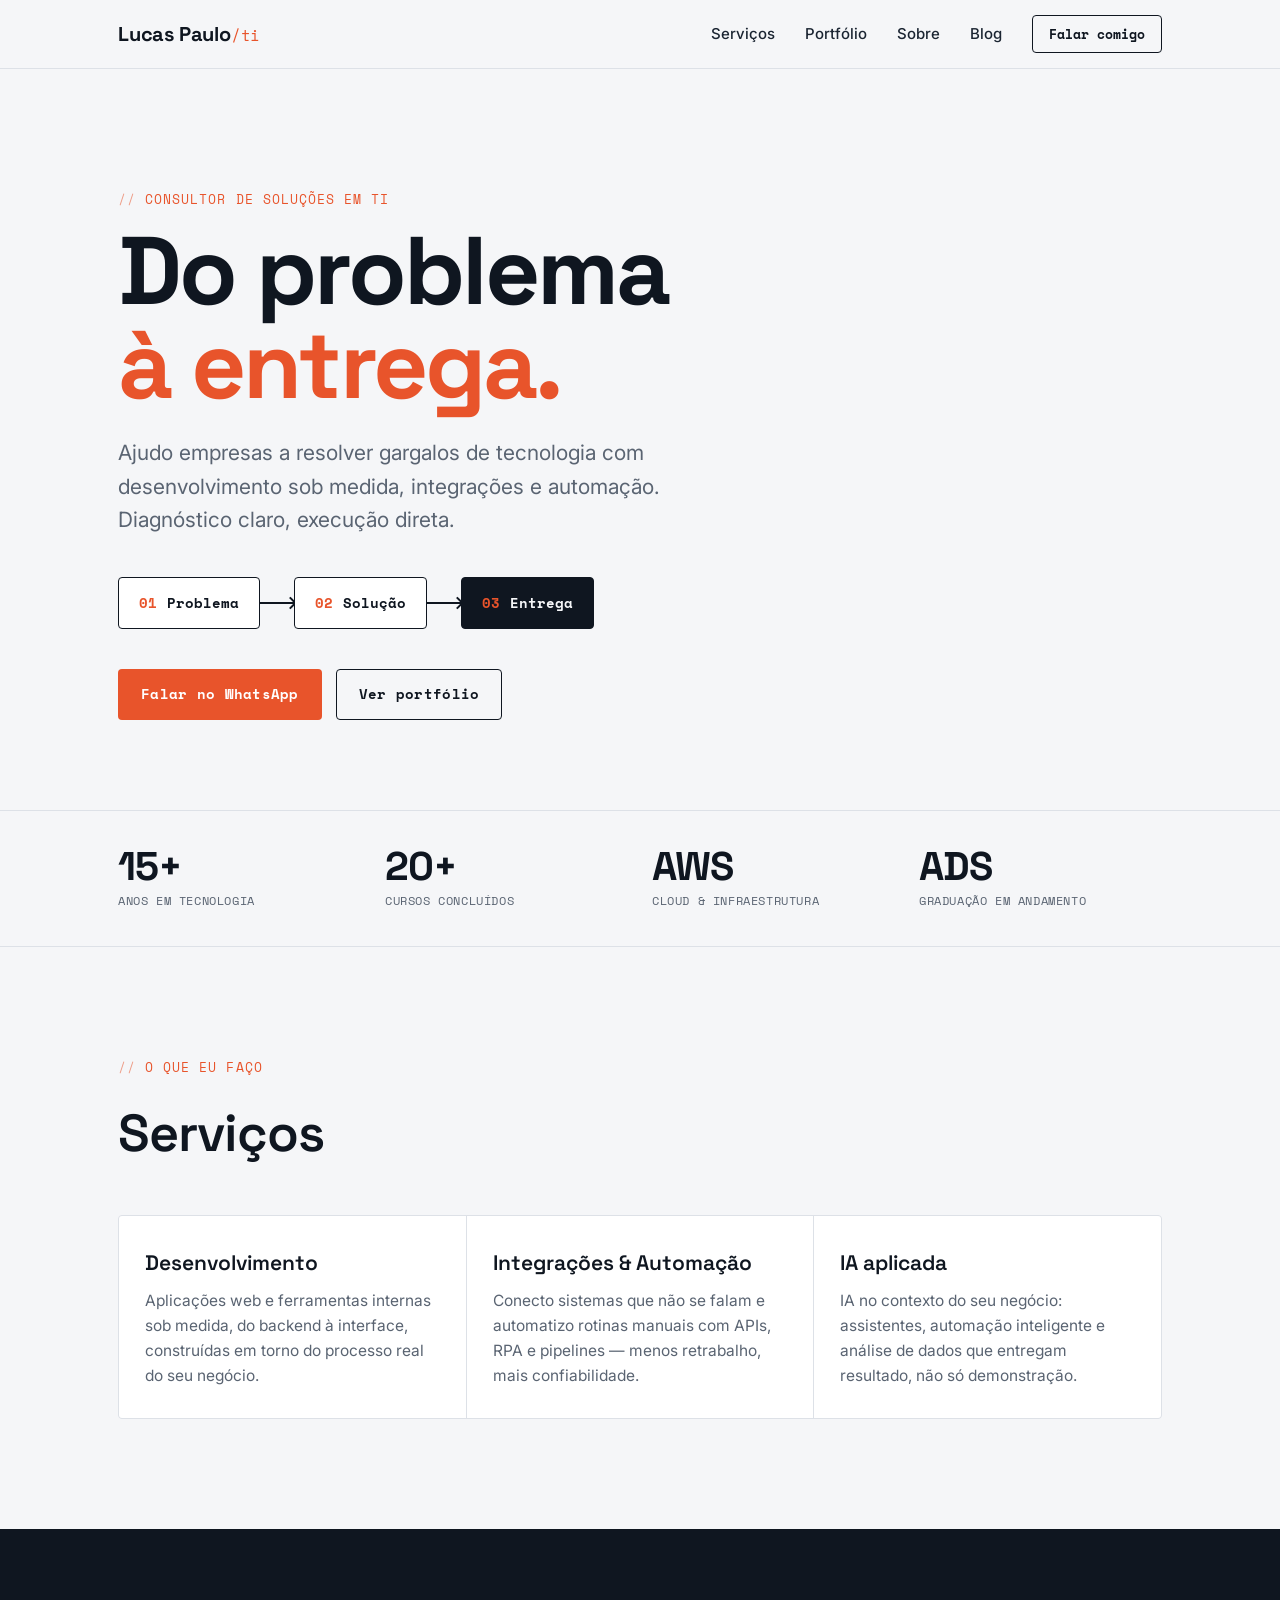
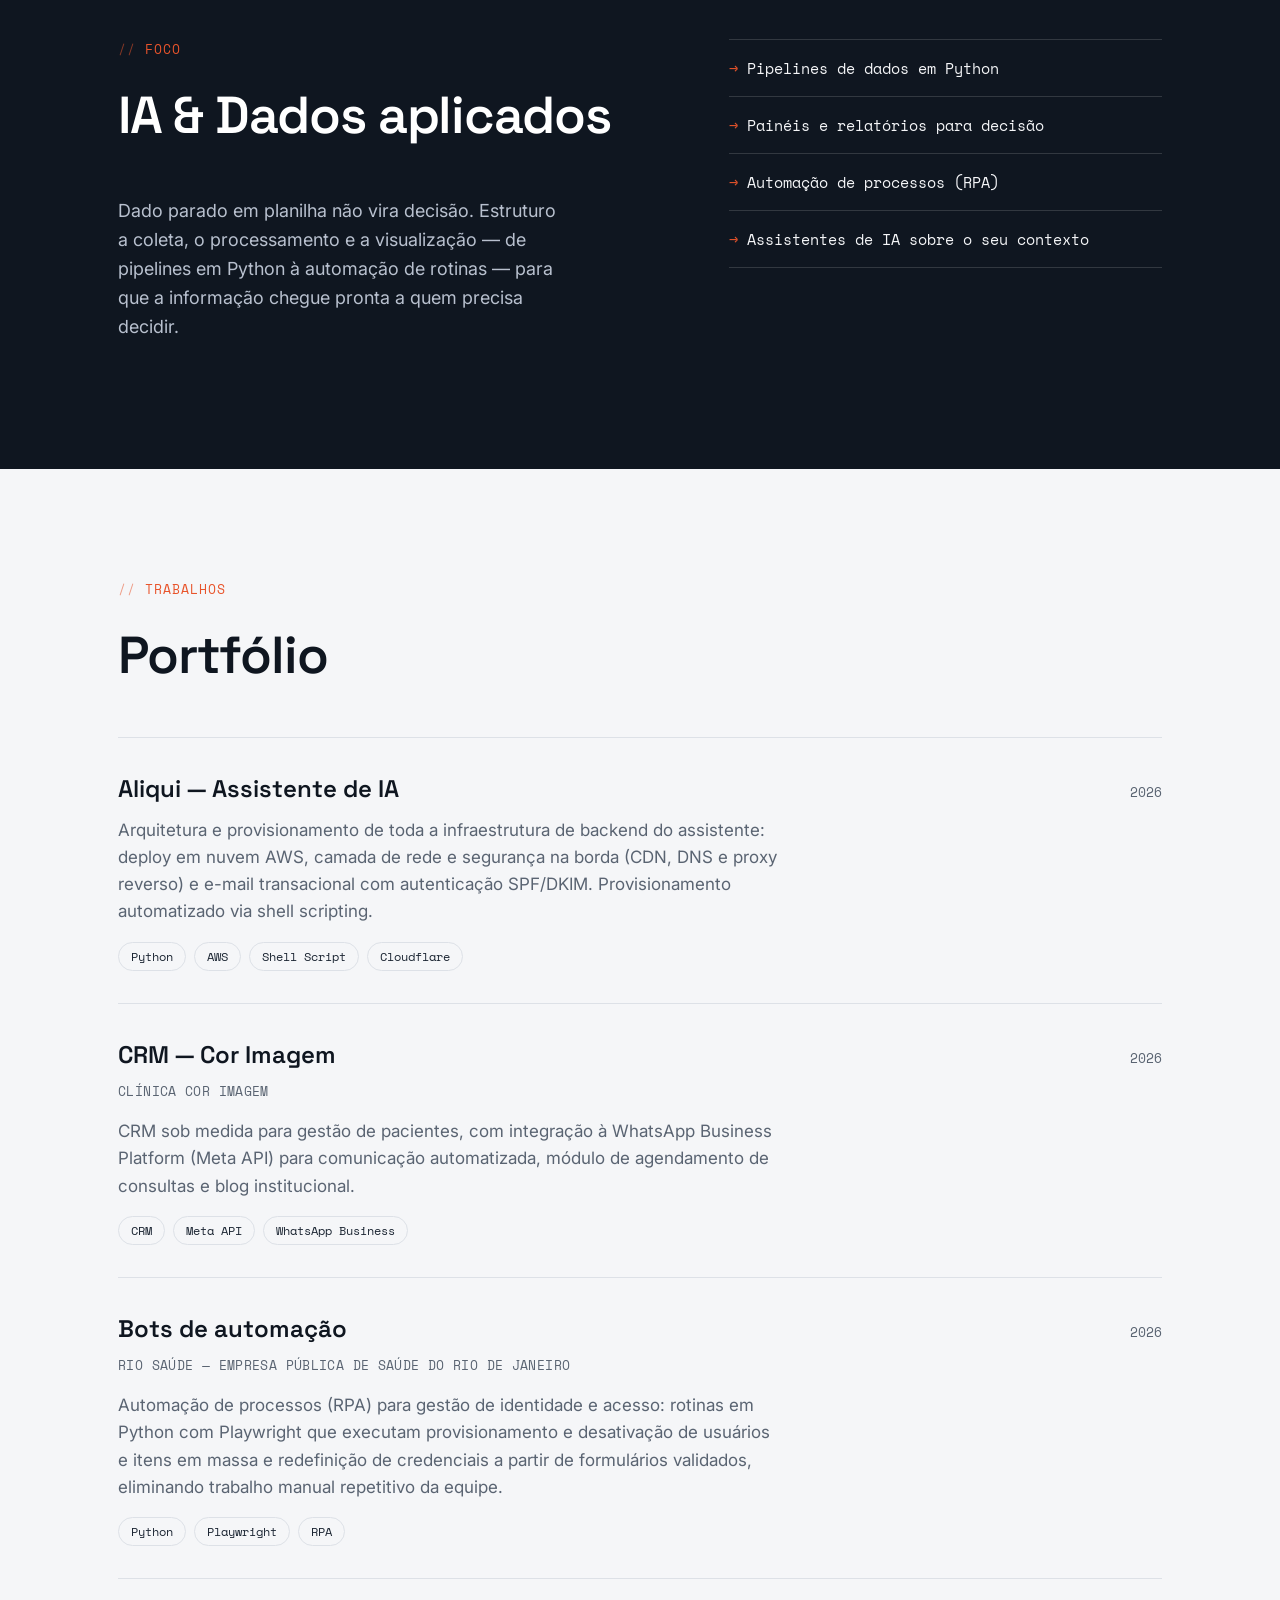
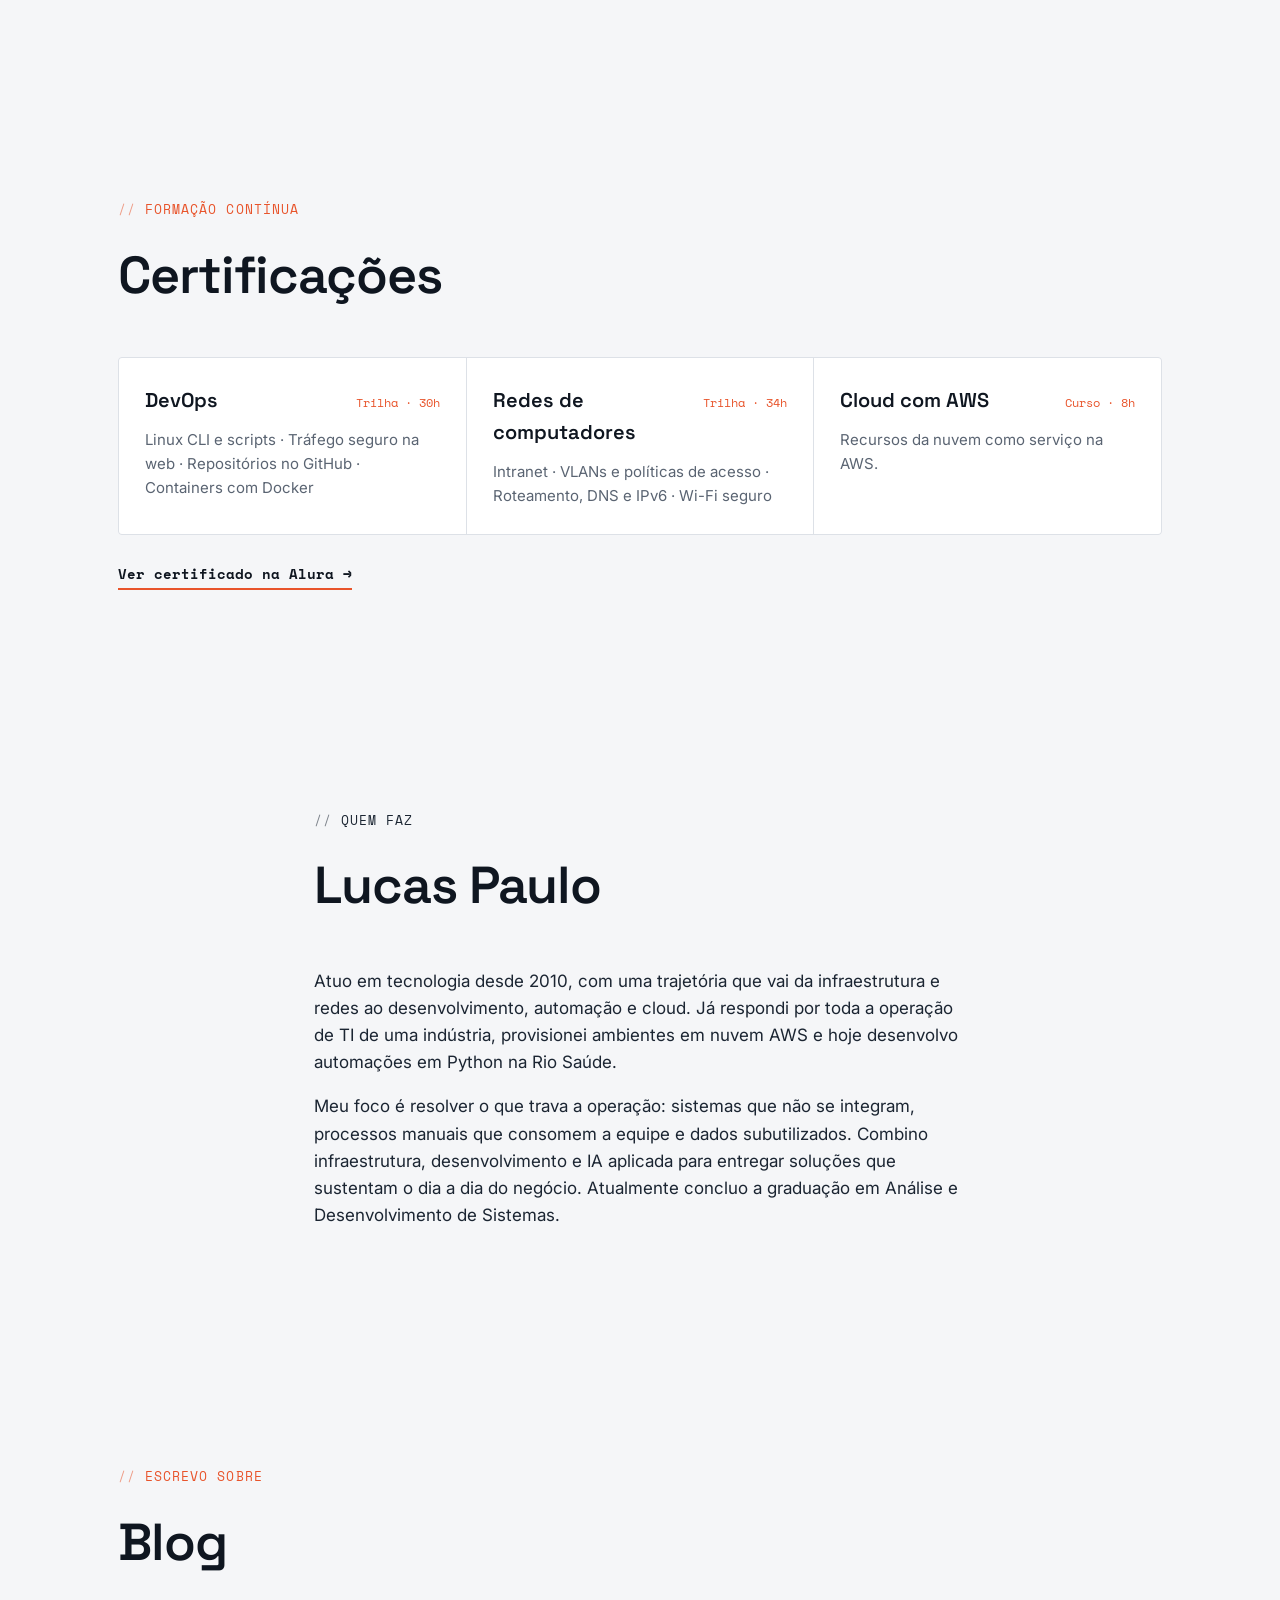
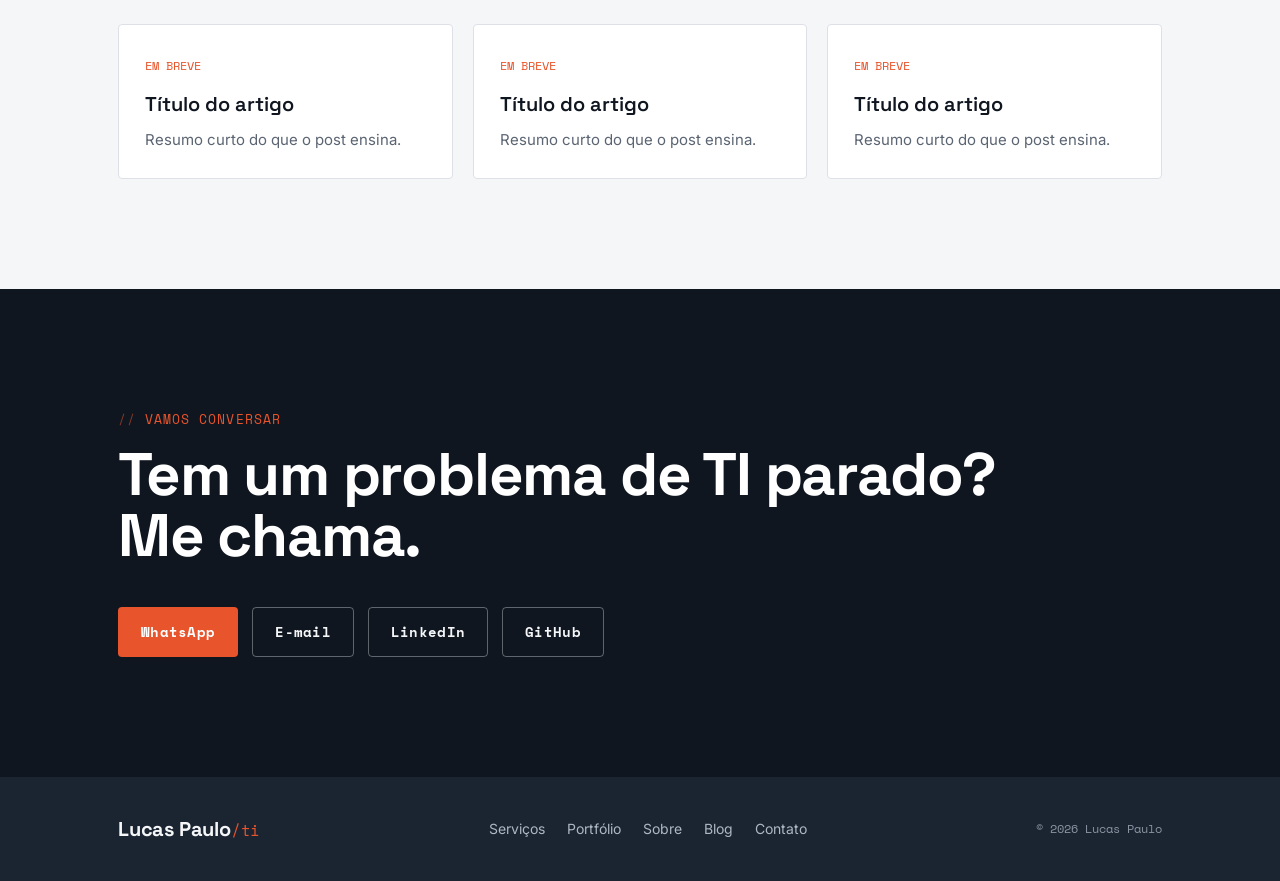
==== commit 61639206: "fase 2: reescrita da secao Foco (IA e Dados)" ====
--- a/index.html
+++ b/index.html
@@ -105,15 +105,16 @@
           <p class="eyebrow">Foco</p>
           <h2 class="section-title">IA &amp; Dados aplicados</h2>
           <p class="focus-lead">
-            Onde a maioria vê planilha, eu vejo processo automatizável. Transformo dados
-            parados em decisão — pipelines, painéis e modelos que trabalham pela sua equipe.
+            Dado parado em planilha não vira decisão. Estruturo a coleta, o processamento e a
+            visualização — de pipelines em Python à automação de rotinas — para que a informação
+            chegue pronta a quem precisa decidir.
           </p>
         </div>
         <ul class="focus-list">
-          <li>Pipelines de dados confiáveis</li>
-          <li>Painéis que a diretoria entende</li>
-          <li>Automação de tarefas repetitivas</li>
-          <li>IA em cima do seu próprio contexto</li>
+          <li>Pipelines de dados em Python</li>
+          <li>Painéis e relatórios para decisão</li>
+          <li>Automação de processos (RPA)</li>
+          <li>Assistentes de IA sobre o seu contexto</li>
         </ul>
       </div>
     </section>
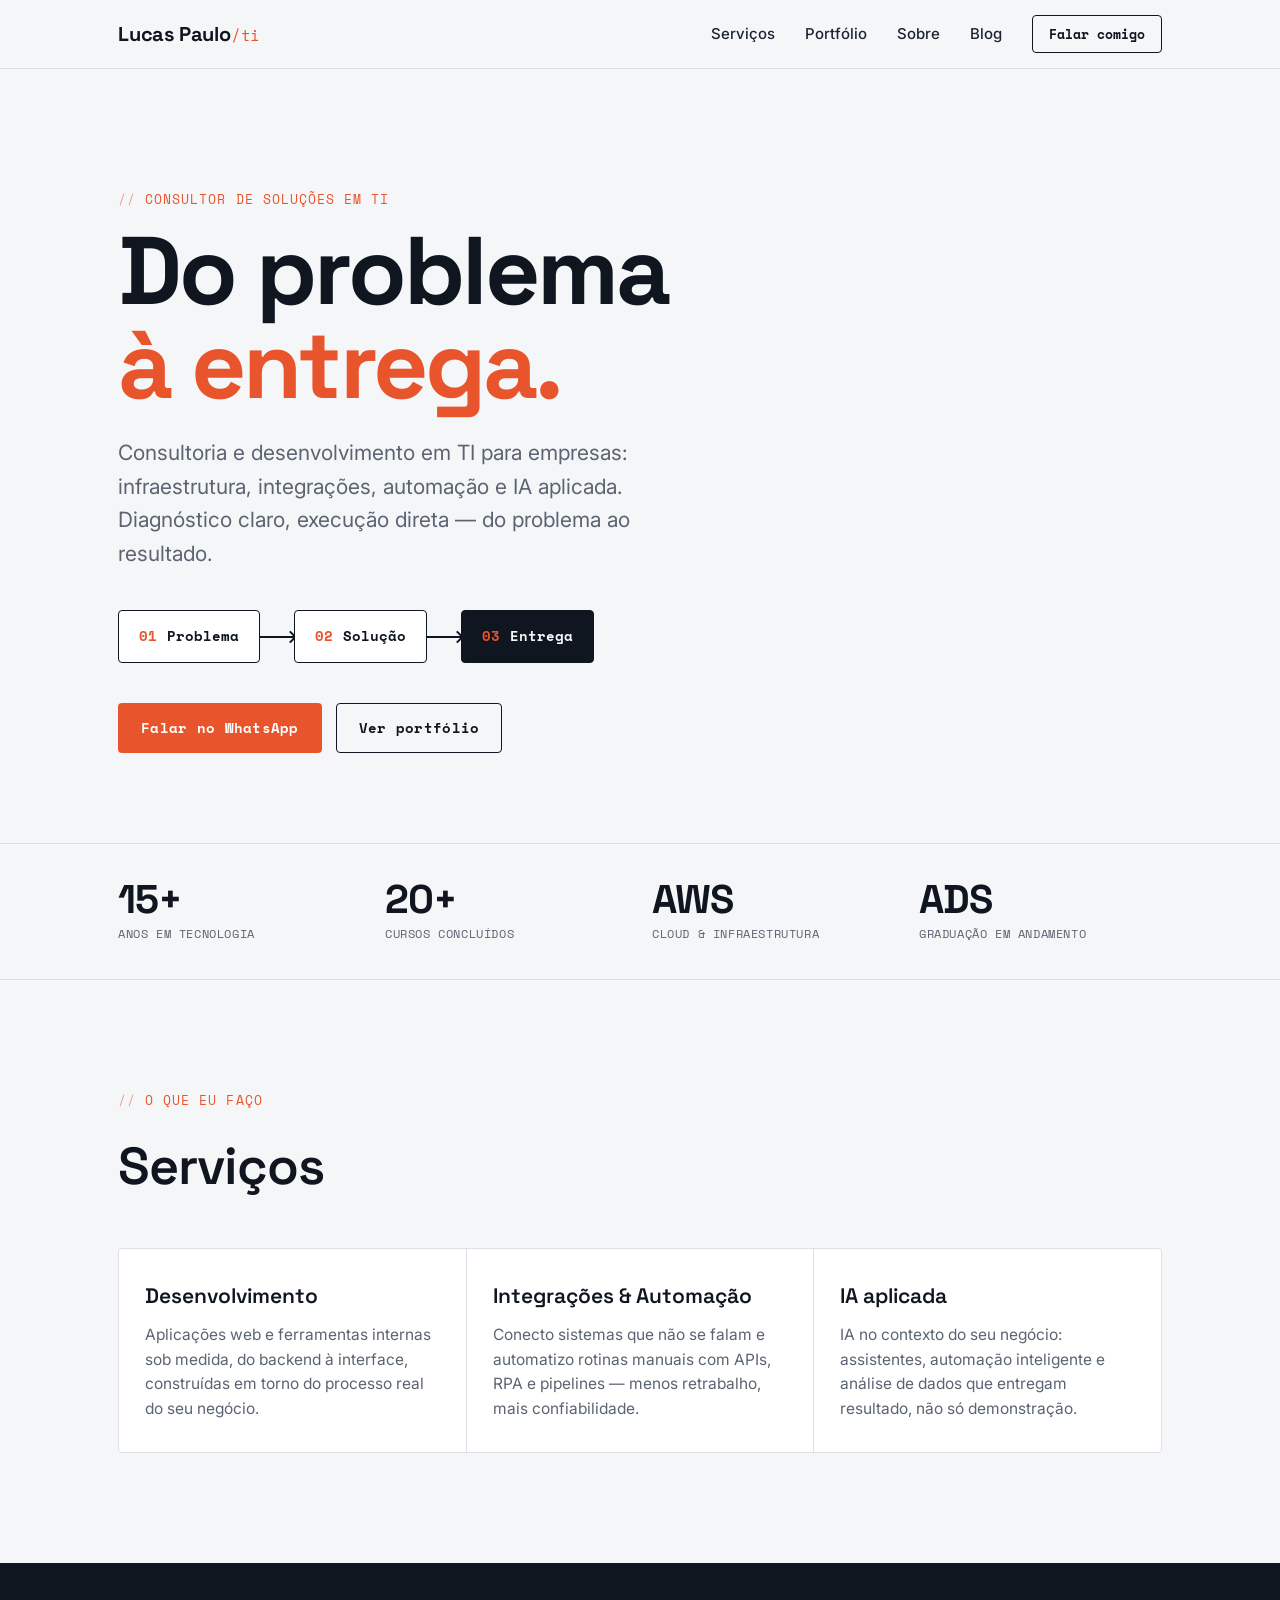
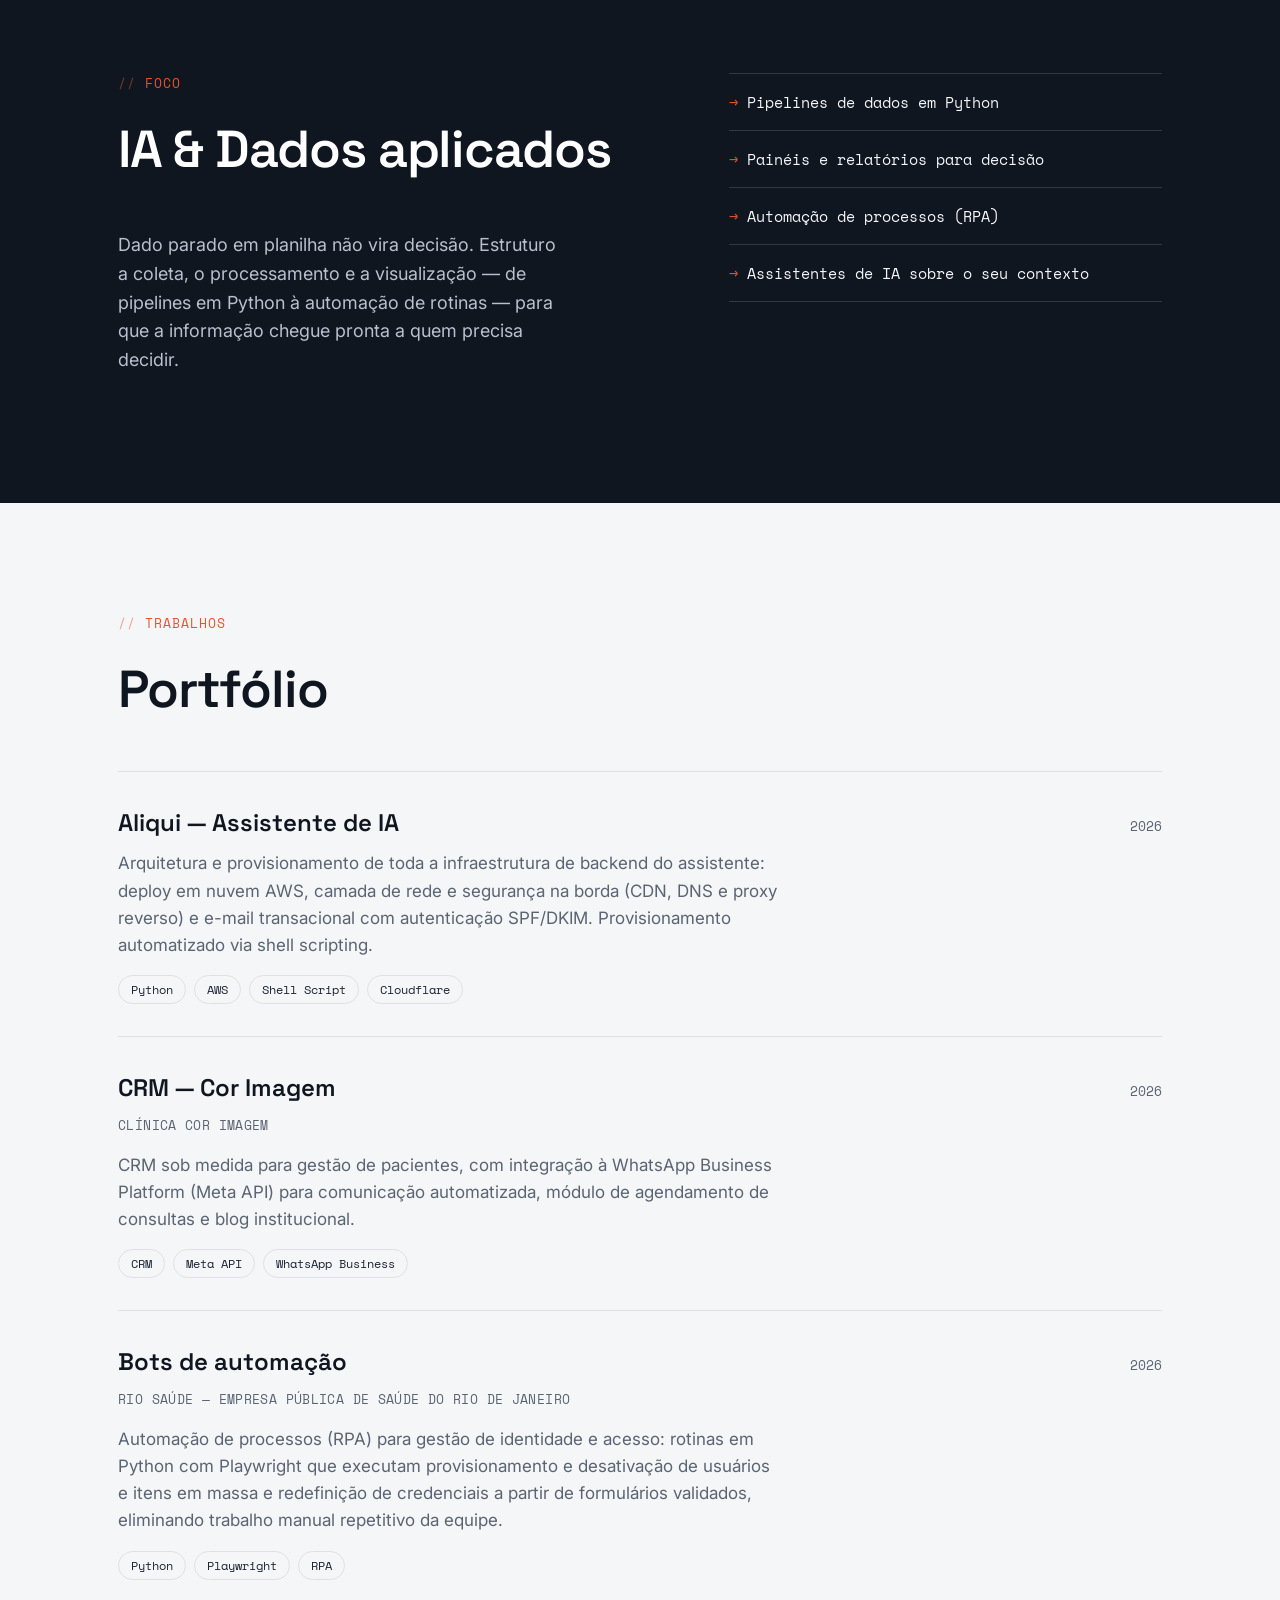
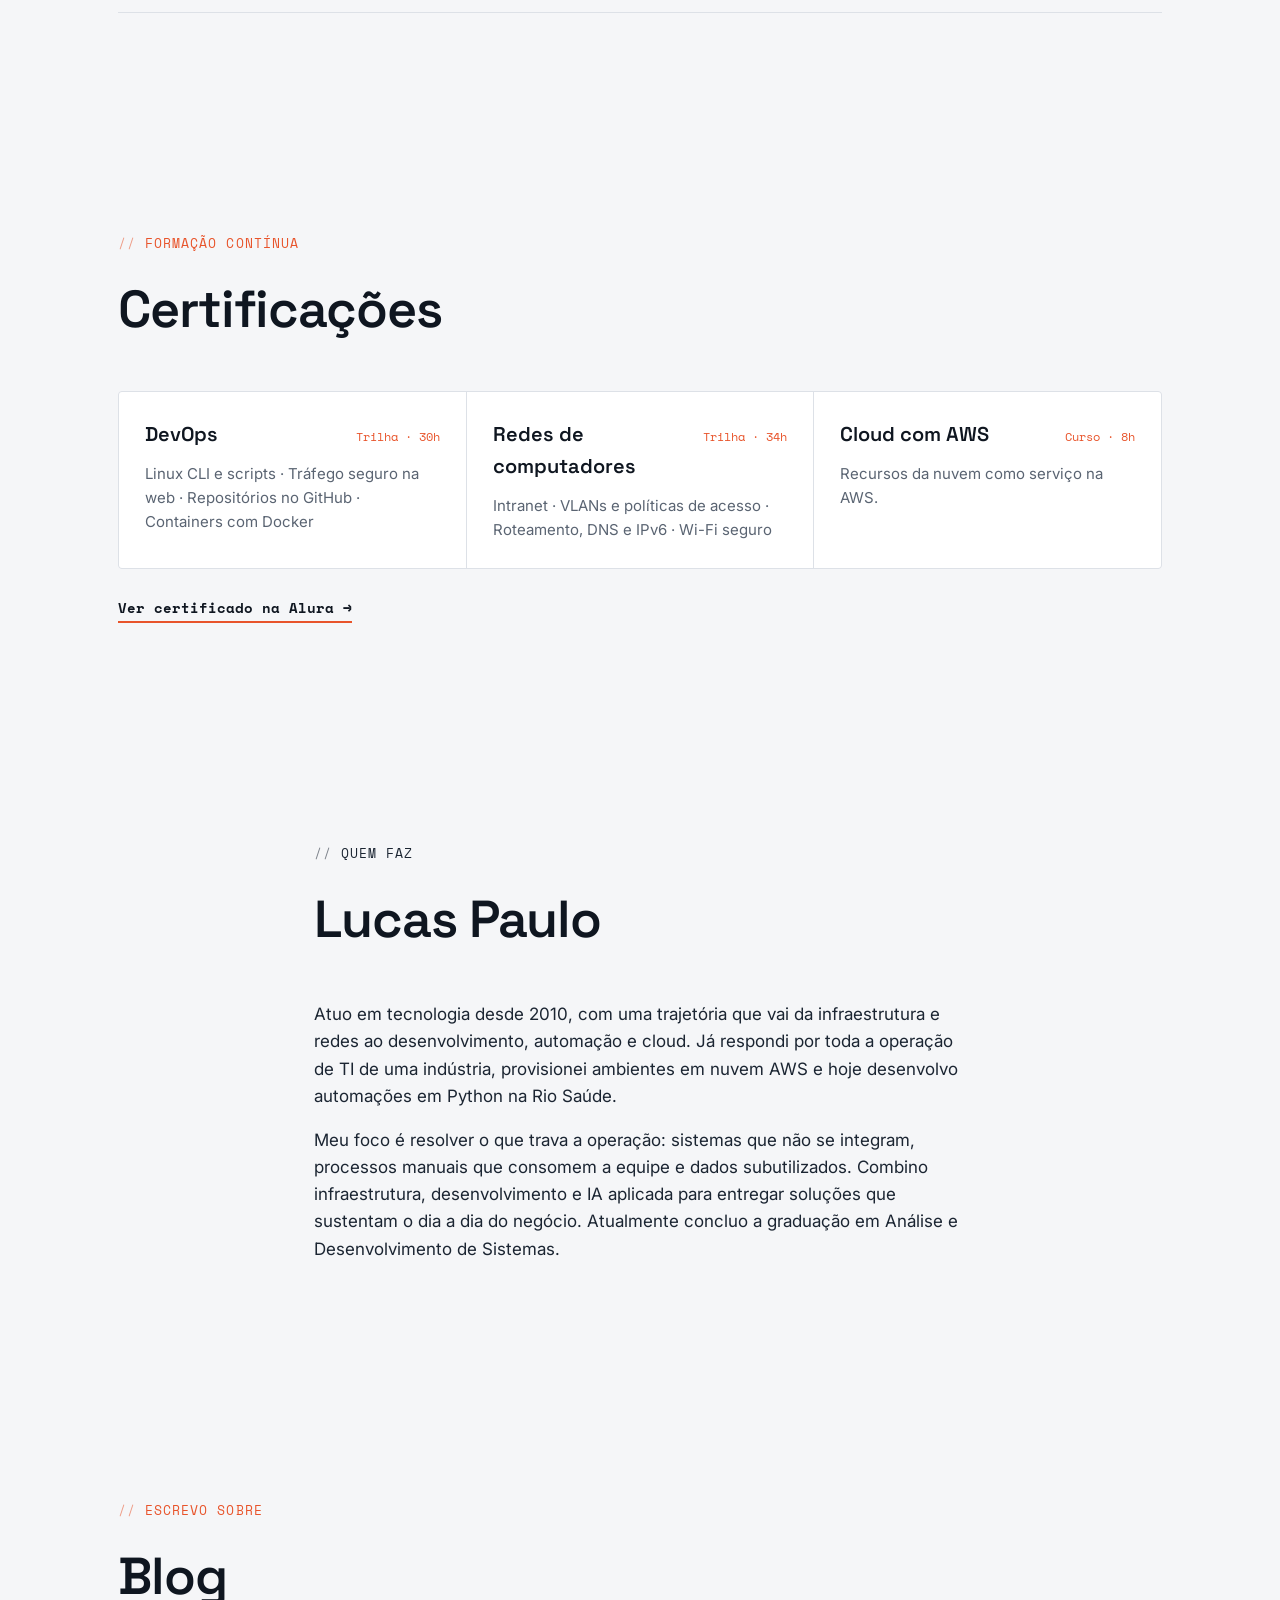
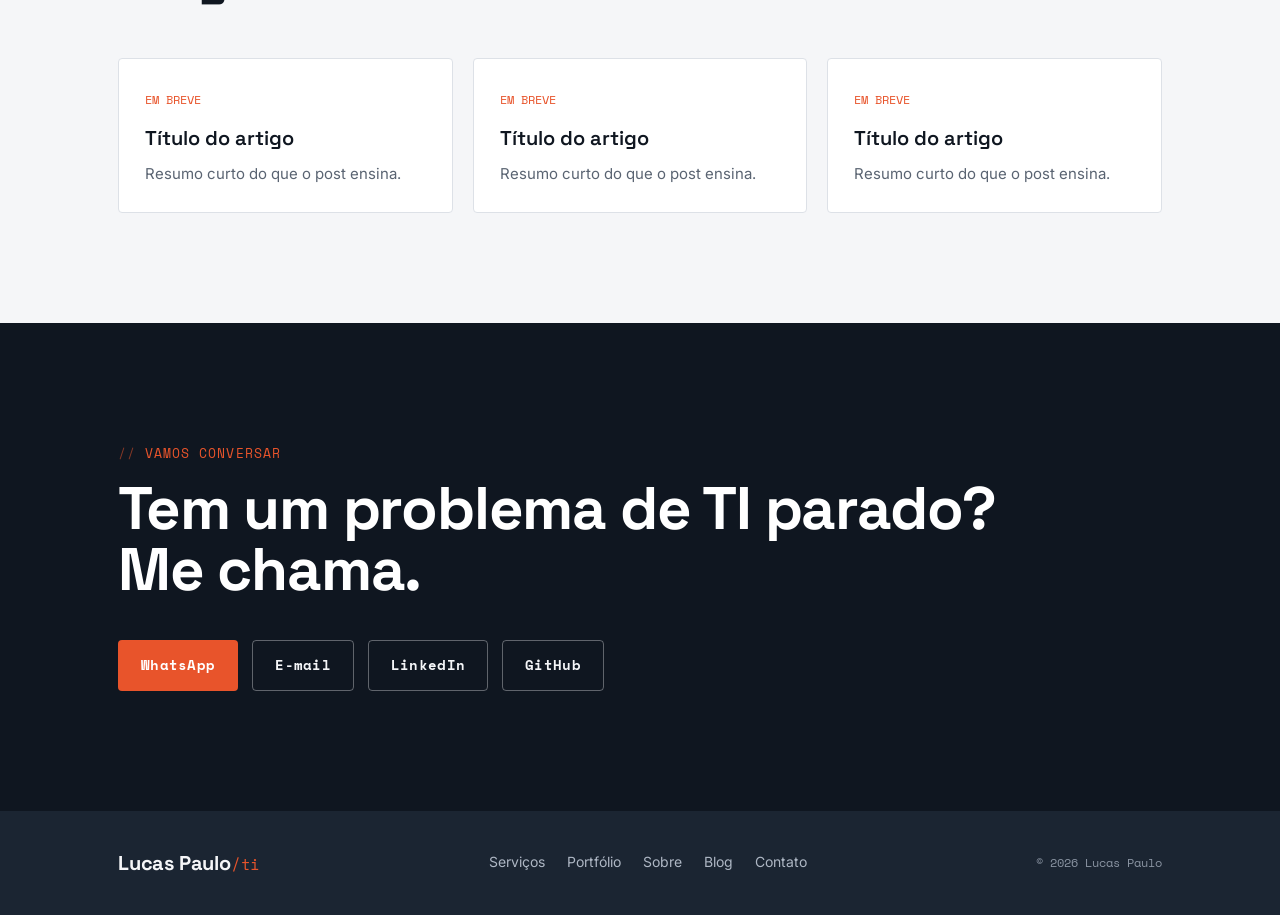
==== commit d6bcce73: "fase 2: reescrita do subtitulo do hero" ====
--- a/index.html
+++ b/index.html
@@ -46,8 +46,8 @@
         <p class="eyebrow">Consultor de soluções em TI</p>
         <h1 class="hero-title">Do problema<br><span class="accent">à entrega.</span></h1>
         <p class="hero-sub">
-          Ajudo empresas a resolver gargalos de tecnologia com desenvolvimento sob medida,
-          integrações e automação. Diagnóstico claro, execução direta.
+          Consultoria e desenvolvimento em TI para empresas: infraestrutura, integrações,
+          automação e IA aplicada. Diagnóstico claro, execução direta — do problema ao resultado.
         </p>
 
         <!-- Signature: pipeline -->
